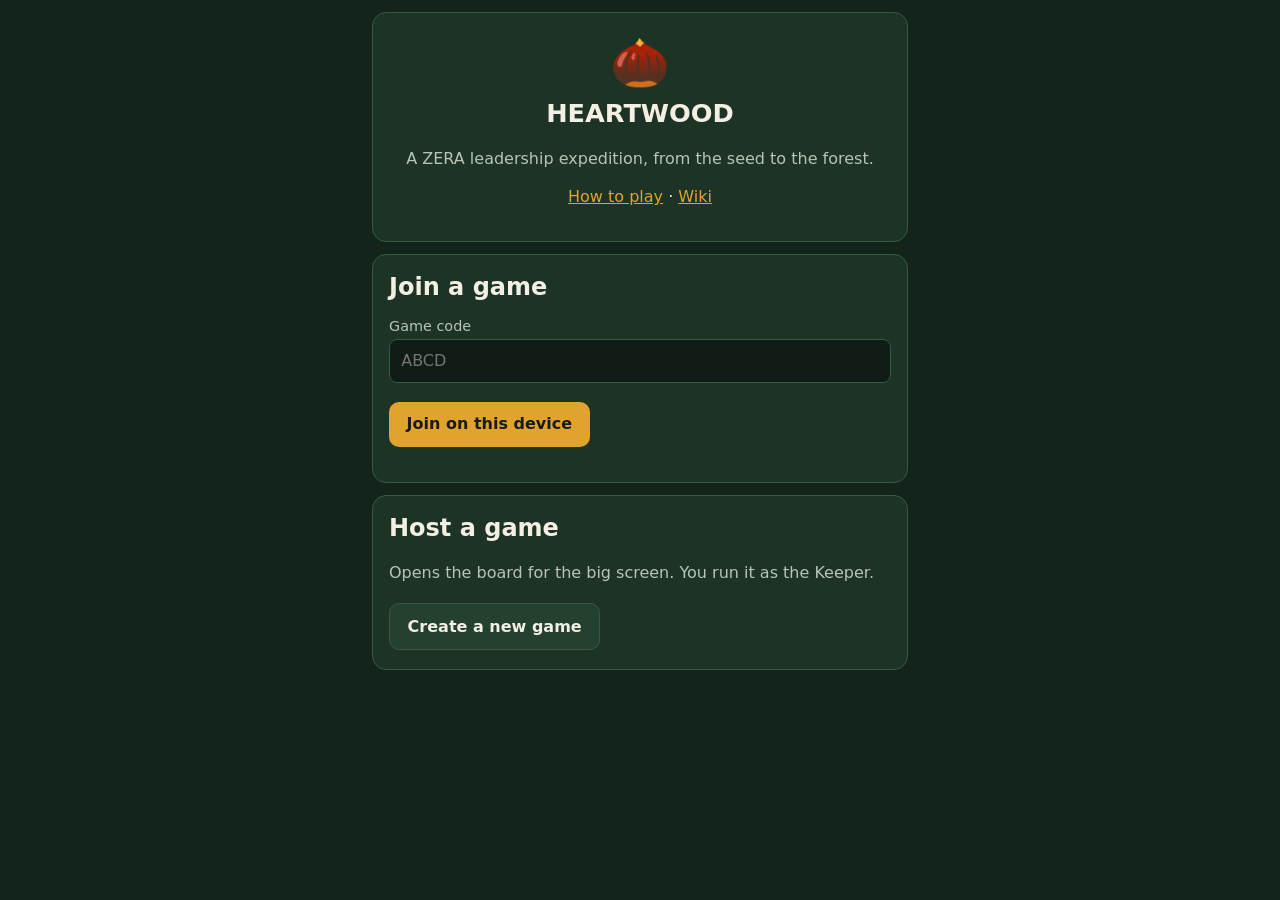
==== web/index.html @ 7914db47 "Heartwood: digital board game as first deployed (2026-10-04) Go server with SQLite, WebSocket live u" ====
<!doctype html>
<html lang="en">
<head>
<meta charset="utf-8">
<meta name="viewport" content="width=device-width, initial-scale=1">
<title>Heartwood</title>
<link rel="stylesheet" href="style.css">
</head>
<body>
<div class="phone">
  <div class="panel" style="text-align:center">
    <div style="font-size:3rem">🌰</div>
    <h1>HEARTWOOD</h1>
    <p class="muted">A ZERA leadership expedition, from the seed to the forest.</p>
    <p><a href="howto.html">How to play</a> · <a href="wiki.html">Wiki</a></p>
  </div>
  <div class="panel">
    <h2>Join a game</h2>
    <label for="code">Game code</label>
    <input id="code" maxlength="4" placeholder="ABCD" style="text-transform:uppercase">
    <p><button id="join">Join on this device</button></p>
  </div>
  <div class="panel">
    <h2>Host a game</h2>
    <p class="muted">Opens the board for the big screen. You run it as the Keeper.</p>
    <button id="create" class="ghost">Create a new game</button>
  </div>
</div>
<script src="common.js"></script>
<script>
document.getElementById('join').onclick = () => {
  const c = document.getElementById('code').value.trim().toUpperCase();
  if (c.length === 4) location.href = `play.html?g=${c}`;
  else HW.toast('Enter the 4-letter code from the board');
};
document.getElementById('create').onclick = async () => {
  try {
    const r = await HW.post('/api/games');
    localStorage.setItem('hw-host-' + r.code, r.host);
    location.href = `board.html?g=${r.code}`;
  } catch (e) { HW.toast(e.message); }
};
</script>
</body>
</html>
---- web/style.css ----
:root {
  --bg: #13241b; --panel: #1c3326; --panel2: #24402f; --ink: #f3efe2; --muted: #b9c4b3;
  --accent: #e0a32e; --good: #7bc47f; --bad: #e57373; --line: #345a42;
  font-family: "Nunito", system-ui, -apple-system, sans-serif;
}
* { box-sizing: border-box; }
body { margin: 0; background: var(--bg); color: var(--ink); font-size: 16px; line-height: 1.4; }
h1, h2, h3 { margin: 0 0 .5em; font-weight: 800; }
h1 { font-size: 1.6rem; }
a { color: var(--accent); }
button {
  font: inherit; font-weight: 700; border: 0; border-radius: 10px; padding: .7em 1.1em; cursor: pointer;
  background: var(--accent); color: #1a1a1a; margin: .2em .2em .2em 0;
}
button.ghost { background: var(--panel2); color: var(--ink); border: 1px solid var(--line); }
button:disabled { opacity: .4; cursor: default; }
input, select { font: inherit; padding: .6em .7em; border-radius: 8px; border: 1px solid var(--line); background: #0f1d16; color: var(--ink); width: 100%; }
label { display: block; margin: .6em 0 .2em; color: var(--muted); font-size: .9rem; }
.panel { background: var(--panel); border: 1px solid var(--line); border-radius: 14px; padding: 16px; margin-bottom: 12px; }
.muted { color: var(--muted); }
small { color: var(--muted); }
.good { color: var(--good); } .bad { color: var(--bad); }
.chip { display: inline-flex; align-items: center; gap: .35em; white-space: nowrap; }
.chip i { width: .8em; height: .8em; border-radius: 50%; display: inline-block; }
.row { display: flex; gap: 8px; flex-wrap: wrap; align-items: center; }

/* Board */
svg.board { width: 100%; height: auto; display: block; }
.hex polygon { stroke: #0c1711; stroke-width: 3; transition: fill-opacity .2s; }
.hex.closed polygon { fill-opacity: .18; }
.hex.hl polygon { stroke: #fff; stroke-width: 5; cursor: pointer; }
.hex.hl:hover polygon { fill-opacity: 1; }
.ticon { font-size: 22px; text-anchor: middle; dominant-baseline: middle; pointer-events: none; }
.ticon.small { font-size: 15px; }
.ticon.used { opacity: .55; }
.ticon.hidden { fill: rgba(255,255,255,.55); font-size: 18px; }
.hlabel { font-size: 11px; font-weight: 800; letter-spacing: .1em; fill: #f3efe2; text-anchor: middle; pointer-events: none; }
.rlabel { font-size: 16px; font-weight: 800; dominant-baseline: middle; }
.pawn { stroke: #fff; stroke-width: 2; }
.pawn.cur { stroke: #fff; stroke-width: 4; filter: drop-shadow(0 0 6px #fff); }
.pinit { font-size: 11px; font-weight: 800; fill: #fff; text-anchor: middle; pointer-events: none; paint-order: stroke; stroke: rgba(0,0,0,.6); stroke-width: 2px; }

/* Board screen layout */
.boardscreen { display: grid; grid-template-columns: minmax(0, 1.25fr) minmax(340px, 1fr); gap: 16px; padding: 16px; min-height: 100vh; }
.boardscreen .side { display: flex; flex-direction: column; gap: 0; }
.prompt { font-size: 1.9rem; font-weight: 800; line-height: 1.25; margin: .3em 0; }
.tier { display: inline-block; padding: .2em .7em; border-radius: 99px; background: var(--panel2); font-weight: 700; }
.timer { font-size: 2.2rem; font-weight: 800; color: var(--accent); font-variant-numeric: tabular-nums; }
.timer.over { color: var(--bad); }
.event { background: #2d2a17; border-left: 4px solid var(--accent); padding: .6em .8em; border-radius: 8px; margin: .5em 0; }
.log { font-size: .85rem; color: var(--muted); max-height: 220px; overflow: auto; }
.log div { padding: 2px 0; border-bottom: 1px solid rgba(255,255,255,.05); }
.plist { display: grid; grid-template-columns: 1fr; gap: 4px; font-size: .92rem; }
.plist div { display: flex; justify-content: space-between; gap: 8px; padding: 4px 6px; border-radius: 6px; }
.plist div.cur { background: var(--panel2); }
.pair { padding: .6em; border-radius: 10px; background: var(--panel2); margin: .4em 0; }
.badge { font-size: .75rem; padding: .1em .5em; border-radius: 99px; background: var(--accent); color: #1a1a1a; font-weight: 800; }
table.scores { width: 100%; border-collapse: collapse; }
table.scores td, table.scores th { padding: 6px; border-bottom: 1px solid var(--line); text-align: left; }
table.scores tr.win { background: rgba(224,163,46,.18); }
.joinurl { font-size: 1.3rem; font-weight: 800; color: var(--accent); word-break: break-all; }

/* Phone */
.phone { max-width: 560px; margin: 0 auto; padding: 12px; }
.stats { display: flex; gap: 10px; flex-wrap: wrap; font-weight: 800; font-size: 1.05rem; }
.stats span { background: var(--panel2); padding: .3em .6em; border-radius: 8px; }
.power { border: 1px solid var(--line); border-radius: 10px; padding: 10px; margin: 8px 0; background: var(--panel2); }
.power.used { opacity: .45; }
.power h3 { font-size: 1rem; margin: 0 0 .2em; }
.swatches { display: flex; flex-wrap: wrap; gap: 8px; }
.swatches button { width: 40px; height: 40px; border-radius: 50%; padding: 0; border: 3px solid transparent; }
.swatches button.sel { border-color: #fff; }
.types { display: grid; grid-template-columns: 1fr; gap: 6px; }
.types button { text-align: left; background: var(--panel2); color: var(--ink); border: 1px solid var(--line); font-weight: 600; }
.types button.sel { border-color: var(--accent); background: #3a3518; }
.types b.rank { color: var(--accent); margin-right: .4em; }
.secret { filter: blur(6px); cursor: pointer; user-select: none; }
.big { font-size: 1.25rem; }
#toast { position: fixed; left: 50%; bottom: 20px; transform: translateX(-50%) translateY(120px); background: #000c; color: #fff; padding: .7em 1.1em; border-radius: 10px; transition: transform .25s; z-index: 9; max-width: 90vw; }
#toast.show { transform: translateX(-50%) translateY(0); }

@media (max-width: 900px) {
  .boardscreen { grid-template-columns: 1fr; }
  .prompt { font-size: 1.4rem; }
}

/* Connection badge */
#conn { position: fixed; right: 10px; bottom: 10px; z-index: 8; font-size: .8rem; font-weight: 700; padding: .3em .7em; border-radius: 99px; background: #0009; pointer-events: none; }
#conn.live { color: var(--good); opacity: .7; }
#conn.down { color: var(--accent); }
#conn.offline { color: var(--bad); background: #300d; }
.seat { display: block; width: 100%; text-align: left; }
.pin { font-size: 2.4rem; font-weight: 800; letter-spacing: .15em; color: var(--accent); }
.legend { display: flex; flex-wrap: wrap; gap: 4px 12px; justify-content: center; font-size: .8rem; color: var(--muted); margin-top: 6px; }
.legend i { display: inline-block; width: .8em; height: .8em; border-radius: 3px; margin-right: .3em; vertical-align: -1px; }
.forest { margin-top: .4em; font-size: .95rem; display: flex; flex-wrap: wrap; gap: .4em; align-items: center; }
.forest span:not(.muted) { opacity: .45; }
.forest span.done { opacity: 1; font-weight: 800; color: var(--good); }
.note { color: var(--accent); font-size: .9rem; margin-top: .2em; }
.qr { width: 168px; height: 168px; image-rendering: pixelated; background: #fff; padding: 6px; border-radius: 8px; }
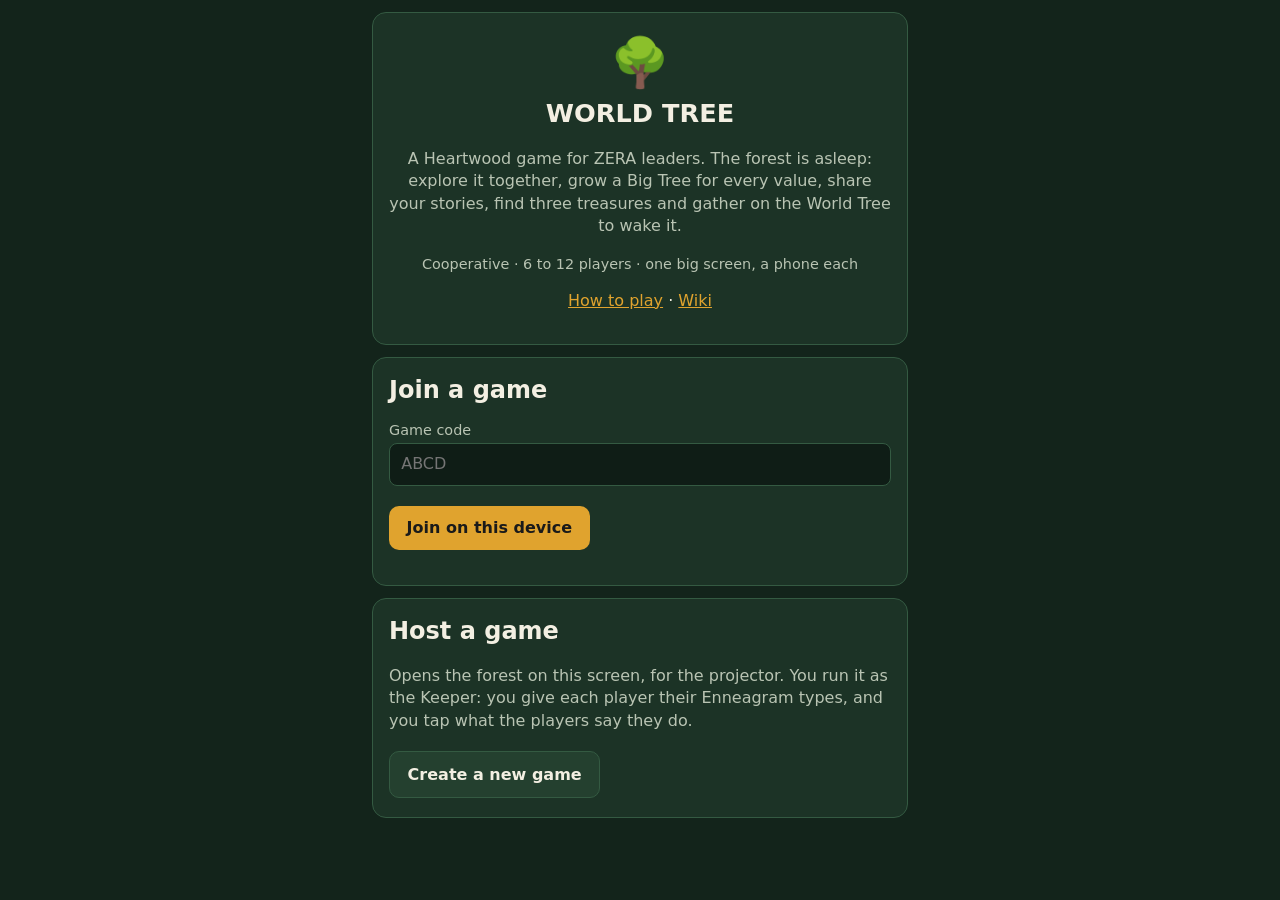
==== commit 86789993: "World Tree: replace the game with El's cooperative forest for 6-12 players New rules engine (61 hexe" ====
--- a/web/index.html
+++ b/web/index.html
@@ -3,42 +3,48 @@
 <head>
 <meta charset="utf-8">
 <meta name="viewport" content="width=device-width, initial-scale=1">
-<title>Heartwood</title>
+<title>World Tree</title>
+<link rel="icon" href="data:image/svg+xml,%3Csvg xmlns=%22http://www.w3.org/2000/svg%22 viewBox=%220 0 100 100%22%3E%3Ctext y=%22.9em%22 font-size=%2290%22%3E🌳%3C/text%3E%3C/svg%3E">
 <link rel="stylesheet" href="style.css">
 </head>
 <body>
 <div class="phone">
   <div class="panel" style="text-align:center">
-    <div style="font-size:3rem">🌰</div>
-    <h1>HEARTWOOD</h1>
-    <p class="muted">A ZERA leadership expedition, from the seed to the forest.</p>
+    <div style="font-size:3rem">🌳</div>
+    <h1>WORLD TREE</h1>
+    <p class="muted">A Heartwood game for ZERA leaders. The forest is asleep: explore it together, grow a Big Tree for every value, share your stories, find three treasures and gather on the World Tree to wake it.</p>
+    <p class="muted" style="font-size:.9rem">Cooperative · 6 to 12 players · one big screen, a phone each</p>
     <p><a href="howto.html">How to play</a> · <a href="wiki.html">Wiki</a></p>
   </div>
   <div class="panel">
     <h2>Join a game</h2>
     <label for="code">Game code</label>
-    <input id="code" maxlength="4" placeholder="ABCD" style="text-transform:uppercase">
+    <input id="code" maxlength="4" placeholder="ABCD" style="text-transform:uppercase" autocomplete="off">
     <p><button id="join">Join on this device</button></p>
   </div>
   <div class="panel">
     <h2>Host a game</h2>
-    <p class="muted">Opens the board for the big screen. You run it as the Keeper.</p>
+    <p class="muted">Opens the forest on this screen, for the projector. You run it as the Keeper: you give each player their Enneagram types, and you tap what the players say they do.</p>
     <button id="create" class="ghost">Create a new game</button>
   </div>
 </div>
 <script src="common.js"></script>
 <script>
-document.getElementById('join').onclick = () => {
+const go = () => {
   const c = document.getElementById('code').value.trim().toUpperCase();
   if (c.length === 4) location.href = `play.html?g=${c}`;
-  else HW.toast('Enter the 4-letter code from the board');
+  else HW.toast('Enter the 4-letter code from the big screen', 'bad');
 };
-document.getElementById('create').onclick = async () => {
+document.getElementById('join').onclick = go;
+document.getElementById('code').addEventListener('keydown', e => { if (e.key === 'Enter') go(); });
+document.getElementById('create').onclick = async e => {
+  e.target.disabled = true;
   try {
     const r = await HW.post('/api/games');
     localStorage.setItem('hw-host-' + r.code, r.host);
+    HW.toast(`Game ${r.code} created`, 'ok');
     location.href = `board.html?g=${r.code}`;
-  } catch (e) { HW.toast(e.message); }
+  } catch (err) { HW.toast(err.message, 'bad'); e.target.disabled = false; }
 };
 </script>
 </body>
--- a/web/style.css
+++ b/web/style.css
@@ -1,6 +1,6 @@
 :root {
   --bg: #13241b; --panel: #1c3326; --panel2: #24402f; --ink: #f3efe2; --muted: #b9c4b3;
-  --accent: #e0a32e; --good: #7bc47f; --bad: #e57373; --line: #345a42;
+  --accent: #e0a32e; --good: #7bc47f; --bad: #e57373; --line: #345a42; --water: #6fb7ff;
   font-family: "Nunito", system-ui, -apple-system, sans-serif;
 }
 * { box-sizing: border-box; }
@@ -14,6 +14,7 @@
 }
 button.ghost { background: var(--panel2); color: var(--ink); border: 1px solid var(--line); }
 button:disabled { opacity: .4; cursor: default; }
+button.sel { outline: 3px solid #fff; outline-offset: 1px; }
 input, select { font: inherit; padding: .6em .7em; border-radius: 8px; border: 1px solid var(--line); background: #0f1d16; color: var(--ink); width: 100%; }
 label { display: block; margin: .6em 0 .2em; color: var(--muted); font-size: .9rem; }
 .panel { background: var(--panel); border: 1px solid var(--line); border-radius: 14px; padding: 16px; margin-bottom: 12px; }
@@ -21,46 +22,28 @@
 small { color: var(--muted); }
 .good { color: var(--good); } .bad { color: var(--bad); }
 .chip { display: inline-flex; align-items: center; gap: .35em; white-space: nowrap; }
-.chip i { width: .8em; height: .8em; border-radius: 50%; display: inline-block; }
+.chip i { width: .8em; height: .8em; border-radius: 50%; display: inline-block; flex: none; }
 .row { display: flex; gap: 8px; flex-wrap: wrap; align-items: center; }
-
-/* Board */
-svg.board { width: 100%; height: auto; display: block; }
-.hex polygon { stroke: #0c1711; stroke-width: 3; transition: fill-opacity .2s; }
-.hex.closed polygon { fill-opacity: .18; }
-.hex.hl polygon { stroke: #fff; stroke-width: 5; cursor: pointer; }
-.hex.hl:hover polygon { fill-opacity: 1; }
-.ticon { font-size: 22px; text-anchor: middle; dominant-baseline: middle; pointer-events: none; }
-.ticon.small { font-size: 15px; }
-.ticon.used { opacity: .55; }
-.ticon.hidden { fill: rgba(255,255,255,.55); font-size: 18px; }
-.hlabel { font-size: 11px; font-weight: 800; letter-spacing: .1em; fill: #f3efe2; text-anchor: middle; pointer-events: none; }
-.rlabel { font-size: 16px; font-weight: 800; dominant-baseline: middle; }
-.pawn { stroke: #fff; stroke-width: 2; }
-.pawn.cur { stroke: #fff; stroke-width: 4; filter: drop-shadow(0 0 6px #fff); }
-.pinit { font-size: 11px; font-weight: 800; fill: #fff; text-anchor: middle; pointer-events: none; paint-order: stroke; stroke: rgba(0,0,0,.6); stroke-width: 2px; }
-
-/* Board screen layout */
-.boardscreen { display: grid; grid-template-columns: minmax(0, 1.25fr) minmax(340px, 1fr); gap: 16px; padding: 16px; min-height: 100vh; }
-.boardscreen .side { display: flex; flex-direction: column; gap: 0; }
+.big { font-size: 1.25rem; }
 .prompt { font-size: 1.9rem; font-weight: 800; line-height: 1.25; margin: .3em 0; }
 .tier { display: inline-block; padding: .2em .7em; border-radius: 99px; background: var(--panel2); font-weight: 700; }
 .timer { font-size: 2.2rem; font-weight: 800; color: var(--accent); font-variant-numeric: tabular-nums; }
+.timer:empty { display: none; }
 .timer.over { color: var(--bad); }
 .event { background: #2d2a17; border-left: 4px solid var(--accent); padding: .6em .8em; border-radius: 8px; margin: .5em 0; }
 .log { font-size: .85rem; color: var(--muted); max-height: 220px; overflow: auto; }
 .log div { padding: 2px 0; border-bottom: 1px solid rgba(255,255,255,.05); }
-.plist { display: grid; grid-template-columns: 1fr; gap: 4px; font-size: .92rem; }
-.plist div { display: flex; justify-content: space-between; gap: 8px; padding: 4px 6px; border-radius: 6px; }
-.plist div.cur { background: var(--panel2); }
-.pair { padding: .6em; border-radius: 10px; background: var(--panel2); margin: .4em 0; }
 .badge { font-size: .75rem; padding: .1em .5em; border-radius: 99px; background: var(--accent); color: #1a1a1a; font-weight: 800; }
 table.scores { width: 100%; border-collapse: collapse; }
-table.scores td, table.scores th { padding: 6px; border-bottom: 1px solid var(--line); text-align: left; }
-table.scores tr.win { background: rgba(224,163,46,.18); }
+table.scores td, table.scores th { padding: 6px; border-bottom: 1px solid var(--line); text-align: left; vertical-align: top; }
+table.scores th { color: var(--muted); font-size: .8rem; text-transform: uppercase; letter-spacing: .04em; }
 .joinurl { font-size: 1.3rem; font-weight: 800; color: var(--accent); word-break: break-all; }
+.seat { display: block; width: 100%; text-align: left; }
+.pin { font-size: 2.4rem; font-weight: 800; letter-spacing: .15em; color: var(--accent); }
+.note { color: var(--accent); font-size: .9rem; margin-top: .2em; }
+.qr { width: 168px; height: 168px; image-rendering: pixelated; background: #fff; padding: 6px; border-radius: 8px; }
 
-/* Phone */
+/* Phone (play.html keeps its own extra styles) */
 .phone { max-width: 560px; margin: 0 auto; padding: 12px; }
 .stats { display: flex; gap: 10px; flex-wrap: wrap; font-weight: 800; font-size: 1.05rem; }
 .stats span { background: var(--panel2); padding: .3em .6em; border-radius: 8px; }
@@ -69,32 +52,112 @@
 .power h3 { font-size: 1rem; margin: 0 0 .2em; }
 .swatches { display: flex; flex-wrap: wrap; gap: 8px; }
 .swatches button { width: 40px; height: 40px; border-radius: 50%; padding: 0; border: 3px solid transparent; }
-.swatches button.sel { border-color: #fff; }
-.types { display: grid; grid-template-columns: 1fr; gap: 6px; }
-.types button { text-align: left; background: var(--panel2); color: var(--ink); border: 1px solid var(--line); font-weight: 600; }
-.types button.sel { border-color: var(--accent); background: #3a3518; }
-.types b.rank { color: var(--accent); margin-right: .4em; }
+.swatches button.sel { border-color: #fff; outline: 0; }
 .secret { filter: blur(6px); cursor: pointer; user-select: none; }
-.big { font-size: 1.25rem; }
-#toast { position: fixed; left: 50%; bottom: 20px; transform: translateX(-50%) translateY(120px); background: #000c; color: #fff; padding: .7em 1.1em; border-radius: 10px; transition: transform .25s; z-index: 9; max-width: 90vw; }
+
+/* Toast and connection badge */
+#toast { position: fixed; left: 50%; bottom: 20px; transform: translateX(-50%) translateY(140px); background: #000d; color: #fff; padding: .7em 1.1em; border-radius: 10px; transition: transform .25s; z-index: 30; max-width: 90vw; font-weight: 700; border-left: 5px solid var(--muted); }
 #toast.show { transform: translateX(-50%) translateY(0); }
-
-@media (max-width: 900px) {
-  .boardscreen { grid-template-columns: 1fr; }
-  .prompt { font-size: 1.4rem; }
-}
-
-/* Connection badge */
+#toast.ok { border-left-color: var(--good); }
+#toast.bad { border-left-color: var(--bad); background: #3a1414ee; }
 #conn { position: fixed; right: 10px; bottom: 10px; z-index: 8; font-size: .8rem; font-weight: 700; padding: .3em .7em; border-radius: 99px; background: #0009; pointer-events: none; }
 #conn.live { color: var(--good); opacity: .7; }
 #conn.down { color: var(--accent); }
 #conn.offline { color: var(--bad); background: #300d; }
-.seat { display: block; width: 100%; text-align: left; }
-.pin { font-size: 2.4rem; font-weight: 800; letter-spacing: .15em; color: var(--accent); }
-.legend { display: flex; flex-wrap: wrap; gap: 4px 12px; justify-content: center; font-size: .8rem; color: var(--muted); margin-top: 6px; }
-.legend i { display: inline-block; width: .8em; height: .8em; border-radius: 3px; margin-right: .3em; vertical-align: -1px; }
-.forest { margin-top: .4em; font-size: .95rem; display: flex; flex-wrap: wrap; gap: .4em; align-items: center; }
-.forest span:not(.muted) { opacity: .45; }
-.forest span.done { opacity: 1; font-weight: 800; color: var(--good); }
-.note { color: var(--accent); font-size: .9rem; margin-top: .2em; }
-.qr { width: 168px; height: 168px; image-rendering: pixelated; background: #fff; padding: 6px; border-radius: 8px; }
+
+/* ---------- Keeper screen (board.html) ---------- */
+.keeper { display: grid; grid-template-columns: minmax(0, 1.4fr) minmax(360px, 1fr); gap: 16px; padding: 12px 16px; }
+.keeper .boardcol { position: sticky; top: 0; height: 100vh; display: flex; flex-direction: column; justify-content: center; padding: 8px 0; margin-top: -12px; }
+.keeper .side { min-width: 0; }
+.keeper .panel { padding: 12px 14px; margin-bottom: 10px; }
+.keeper h3 { font-size: 1.05rem; margin-bottom: .35em; }
+@media (max-width: 960px) {
+  .keeper { grid-template-columns: 1fr; padding: 8px; }
+  .keeper .boardcol { position: relative; height: auto; margin-top: 0; }
+}
+.boardwrap { position: relative; flex: 1; min-height: 0; display: flex; align-items: center; justify-content: center; }
+svg.board { width: 100%; height: 100%; max-height: calc(100vh - 50px); display: block; overflow: visible; transition: filter 1.6s; user-select: none; }
+svg.board.asleep { filter: grayscale(.65) brightness(.62); }
+.hex .base { stroke: #0c1711; stroke-width: 2; }
+.hex .face { transform-box: fill-box; transform-origin: center; }
+.hex .tint { transition: fill 1s, fill-opacity 1s; pointer-events: none; }
+.hex .cover { pointer-events: none; }
+.hex.hl .base { stroke: #fff; stroke-width: 3.5; cursor: pointer; }
+.hex.hl { cursor: pointer; }
+.hex.hl .base { animation: glow 1.3s ease-in-out infinite; }
+.hex.hl2 .base { stroke-dasharray: 5 3; }
+.hex.hl:hover .base { fill-opacity: 1 !important; }
+.hex.sealed .base { stroke: #b07a3f; stroke-width: 3; stroke-dasharray: 4 3; }
+.hex.hl.sealed .base { stroke: #fff; }
+@keyframes glow { 0%, 100% { stroke-opacity: 1; filter: drop-shadow(0 0 2px #fff); } 50% { stroke-opacity: .55; filter: none; } }
+.hex.tree .base { stroke: #f6d36b; stroke-width: 2.5; }
+.hex.tree.awake .base { animation: awake 2.2s ease-in-out infinite; }
+@keyframes awake { 0%, 100% { filter: drop-shadow(0 0 4px #ffe082); } 50% { filter: drop-shadow(0 0 16px #fff3c4); } }
+.ico { text-anchor: middle; dominant-baseline: middle; pointer-events: none; }
+.rim { font-size: 12px; font-weight: 800; dominant-baseline: middle; pointer-events: none; paint-order: stroke; stroke: #13241b; stroke-width: 3px; }
+.pawn { transition: transform .5s cubic-bezier(.3,.7,.3,1); pointer-events: none; }
+.pawn circle { stroke: #fff; stroke-width: 1.6; }
+.pawn.cur circle { stroke-width: 3; filter: drop-shadow(0 0 4px #fff); }
+.pawn.dry circle { stroke: var(--bad); stroke-dasharray: 2 1.5; }
+.pawn text { font-size: 7.5px; font-weight: 800; fill: #fff; text-anchor: middle; dominant-baseline: central; paint-order: stroke; stroke: rgba(0,0,0,.6); stroke-width: 1.6px; }
+.fx { pointer-events: none; text-anchor: middle; dominant-baseline: middle; fill: #fff3c4; font-weight: 800; paint-order: stroke; stroke: rgba(0,0,0,.55); stroke-width: 2.5px; }
+.legend { display: flex; flex-wrap: wrap; gap: 4px 14px; justify-content: center; font-size: .8rem; color: var(--muted); margin-top: 4px; }
+
+/* Share card over the board */
+.overlay { position: absolute; inset: 0; display: flex; align-items: center; justify-content: center; background: rgba(8,16,11,.6); border-radius: 12px; padding: 12px; z-index: 5; }
+.overlay[hidden] { display: none; }
+.card { background: #f6efdc; color: #1d2a22; border-radius: 18px; padding: 22px 26px; max-width: 40rem; width: 100%; box-shadow: 0 12px 40px rgba(0,0,0,.5); animation: pop .35s ease-out; }
+.card .kind { font-size: .9rem; font-weight: 800; letter-spacing: .08em; text-transform: uppercase; color: #7a4b2a; }
+.card .q { font-size: 2rem; font-weight: 800; line-height: 1.22; margin: .35em 0 .4em; }
+.card .sub { color: #5f6b62; font-size: 1.1rem; font-style: italic; }
+.card .who { color: #4b5a50; font-weight: 700; font-size: 1.1rem; margin: .7em 0 .3em; }
+.card .chip i { width: 1em; height: 1em; }
+.card .trust { font-size: 1.25rem; font-weight: 800; color: #6b3f12; }
+.card .timer { color: #8a5a10; font-size: 1.8rem; }
+.card button { background: #0A4F29; color: #fff; }
+.card button.ghost { background: #e6dcc2; color: #1d2a22; border: 1px solid #c9b994; }
+.card .treasure-icon { font-size: 3.4rem; line-height: 1; float: right; margin: 0 0 .2em .4em; animation: shine 2s ease-in-out infinite; }
+@keyframes shine { 0%, 100% { filter: drop-shadow(0 0 4px #f6d36b); } 50% { filter: drop-shadow(0 0 18px #ffeb99); } }
+@keyframes pop { from { transform: scale(.85); opacity: 0; } to { transform: none; opacity: 1; } }
+
+/* Side panels */
+.goals { display: grid; grid-template-columns: repeat(4, minmax(0, 1fr)); gap: 6px; text-align: center; }
+.goals div { background: var(--panel2); border-radius: 10px; padding: 6px 4px; font-size: .82rem; color: var(--muted); }
+.goals b { display: block; font-size: 1.15rem; color: var(--ink); letter-spacing: .02em; }
+.goals .ok { outline: 2px solid var(--good); }
+.goals .dim { opacity: .3; filter: grayscale(1); }
+.wx { display: grid; grid-template-columns: repeat(6, minmax(0, 1fr)); gap: 4px; text-align: center; font-size: .75rem; }
+.wx div { background: var(--panel2); border-radius: 8px; padding: 4px 2px; border-bottom: 3px solid transparent; }
+.wx b { display: block; font-size: 1.3rem; }
+.wx span { display: block; white-space: nowrap; overflow: hidden; text-overflow: ellipsis; padding: 0 2px; }
+.acts { display: grid; grid-template-columns: repeat(auto-fill, minmax(7.6rem, 1fr)); gap: 5px; }
+.acts button { margin: 0; padding: .5em .4em; font-size: .95rem; line-height: 1.15; }
+.acts button small { display: block; font-size: .72rem; font-weight: 600; color: inherit; opacity: .85; }
+.dots { letter-spacing: .15em; color: var(--accent); font-size: 1.3rem; }
+.where { color: var(--muted); margin: .25em 0 .5em; }
+.plist div.p { display: grid; grid-template-columns: minmax(0, 1fr) auto; gap: 2px 8px; padding: 4px 6px; border-radius: 8px; font-size: .92rem; }
+.plist div.p.cur { background: var(--panel2); outline: 1px solid var(--accent); }
+.plist .types { grid-column: 1 / -1; font-size: .76rem; color: var(--muted); }
+.plist .stat { white-space: nowrap; font-weight: 700; }
+.plist .w { color: var(--water); }
+.plist .w.zero { color: var(--bad); }
+.passbox { border-top: 1px solid var(--line); margin-top: .6em; padding-top: .5em; }
+.passbox select { width: auto; padding: .3em .5em; }
+.passbox .mate { display: inline-flex; align-items: center; gap: 2px; background: var(--panel2); border-radius: 10px; padding: 2px 4px 2px 8px; margin: 2px 4px 2px 0; }
+.passbox .mate button { padding: .25em .5em; margin: 0; }
+.blocked { background: #2d2a17; border-left: 4px solid var(--accent); padding: .6em .8em; border-radius: 8px; }
+.valbtns { display: grid; grid-template-columns: repeat(3, 1fr); gap: 6px; }
+.valbtns button { margin: 0; text-align: left; padding: .55em .6em; }
+.valbtns button small { display: block; font-weight: 600; opacity: .8; color: inherit; }
+.assign .arow { display: flex; align-items: center; gap: 6px; flex-wrap: wrap; padding: 5px 0; border-bottom: 1px solid var(--line); }
+.assign .arow > .chip { min-width: 7.5em; }
+.assign .atypes { display: flex; gap: 3px; flex-wrap: wrap; flex: 1; }
+.assign .atypes button { width: 2.3em; padding: .3em 0; margin: 0; }
+.assign .kick { padding: .3em .6em; margin: 0; }
+.rolekey { font-size: .8rem; color: var(--muted); margin-top: .5em; }
+.banner { font-size: 1.6rem; font-weight: 800; padding: .5em .7em; border-radius: 12px; margin-bottom: .5em; text-align: center; }
+.banner.won { background: linear-gradient(135deg, #2e6b35, #4f8f3a); }
+.banner.lost { background: #2b3530; color: var(--muted); }
+.tribute { font-size: 1.6rem; font-weight: 800; margin: .3em 0; }
+body.busy, body.busy button { cursor: progress; }
+.acts button:disabled { background: var(--panel2); color: var(--muted); border: 1px solid var(--line); opacity: .7; }
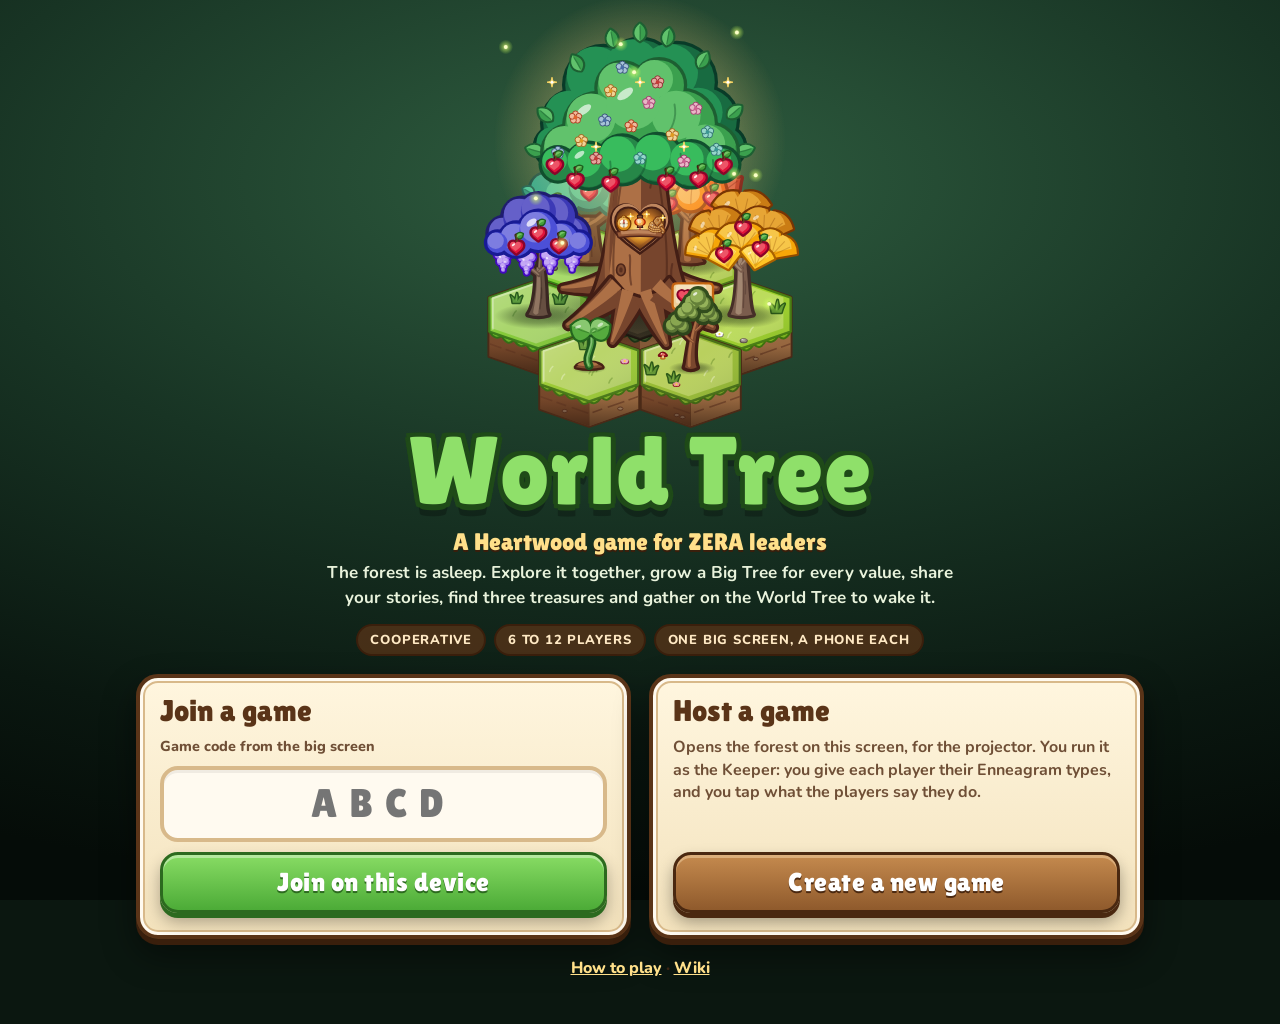
==== commit 9b3881c0: "World Tree art: Sleeping Forest toon style, full-screen 2.5D board, photo medallions - web/art.js: s" ====
--- a/web/index.html
+++ b/web/index.html
@@ -3,33 +3,58 @@
 <head>
 <meta charset="utf-8">
 <meta name="viewport" content="width=device-width, initial-scale=1">
+<meta name="theme-color" content="#14281d">
 <title>World Tree</title>
 <link rel="icon" href="data:image/svg+xml,%3Csvg xmlns=%22http://www.w3.org/2000/svg%22 viewBox=%220 0 100 100%22%3E%3Ctext y=%22.9em%22 font-size=%2290%22%3E🌳%3C/text%3E%3C/svg%3E">
+<link rel="preconnect" href="https://fonts.googleapis.com"><link rel="preconnect" href="https://fonts.gstatic.com" crossorigin>
+<link rel="stylesheet" href="https://fonts.googleapis.com/css2?family=Lilita+One&family=Nunito:wght@400;600;700;800;900&display=swap" media="print" onload="this.media='all'">
 <link rel="stylesheet" href="style.css">
 </head>
-<body>
-<div class="phone">
-  <div class="panel" style="text-align:center">
-    <div style="font-size:3rem">🌳</div>
-    <h1>WORLD TREE</h1>
-    <p class="muted">A Heartwood game for ZERA leaders. The forest is asleep: explore it together, grow a Big Tree for every value, share your stories, find three treasures and gather on the World Tree to wake it.</p>
-    <p class="muted" style="font-size:.9rem">Cooperative · 6 to 12 players · one big screen, a phone each</p>
-    <p><a href="howto.html">How to play</a> · <a href="wiki.html">Wiki</a></p>
-  </div>
-  <div class="panel">
-    <h2>Join a game</h2>
-    <label for="code">Game code</label>
-    <input id="code" maxlength="4" placeholder="ABCD" style="text-transform:uppercase" autocomplete="off">
-    <p><button id="join">Join on this device</button></p>
-  </div>
-  <div class="panel">
-    <h2>Host a game</h2>
-    <p class="muted">Opens the forest on this screen, for the projector. You run it as the Keeper: you give each player their Enneagram types, and you tap what the players say they do.</p>
-    <button id="create" class="ghost">Create a new game</button>
-  </div>
-</div>
+<body class="kx">
+<div class="kx-sky"></div>
+<main class="kx-main">
+  <header class="kx-hero">
+    <div class="kx-art" id="art" aria-hidden="true"></div>
+    <h1 class="kx-title">World Tree</h1>
+    <p class="kx-tag">A Heartwood game for ZERA leaders</p>
+    <p class="kx-lead">The forest is asleep. Explore it together, grow a Big Tree for every value, share your stories, find three treasures and gather on the World Tree to wake it.</p>
+    <p class="kx-meta"><span>Cooperative</span><span>6 to 12 players</span><span>one big screen, a phone each</span></p>
+  </header>
+  <section class="kx-cards">
+    <div class="k-panel kx-card">
+      <h2>Join a game</h2>
+      <label for="code">Game code from the big screen</label>
+      <input id="code" maxlength="4" placeholder="ABCD" autocomplete="off" autocapitalize="characters" spellcheck="false">
+      <button id="join" class="k-btn big">Join on this device</button>
+    </div>
+    <div class="k-panel kx-card">
+      <h2>Host a game</h2>
+      <p>Opens the forest on this screen, for the projector. You run it as the Keeper: you give each player their Enneagram types, and you tap what the players say they do.</p>
+      <button id="create" class="k-btn wood big">Create a new game</button>
+    </div>
+  </section>
+  <p class="kx-links"><a href="howto.html">How to play</a> · <a href="wiki.html">Wiki</a></p>
+</main>
 <script src="common.js"></script>
+<script src="art.js"></script>
 <script>
+// Title art: the World Tree on its hex with a ring of Big Trees, one per value, under fireflies.
+(function () {
+  const S = 40, P = (q, r) => ART.project(q, r, S), ring = [[0, -1], [1, -1], [-1, 0], [1, 0], [-1, 1], [0, 1]];
+  const sector = (q, r) => ART.hexes(1).find(h => h.q === q && h.r === r)?.sector ?? 0;
+  const tiles = [[0, 0], ...ring].sort((a, b) => P(...a)[1] - P(...b)[1]);
+  let tl = '', ob = [];
+  for (const [q, r] of tiles) {
+    const [x, y] = P(q, r), w = !q && !r;
+    tl += `<g transform="translate(${x},${y})">${w ? ART.tile({ world: true }) : ART.tile({ ring: 4, sector: sector(q, r), up: true, q, r, outer: [] })}</g>`;
+    if (w) ob.push([y, `<g transform="translate(${x},${y})">${ART.worldTree({ awake: true, fruit: 6, treasures: ['compass', 'lantern', 'rope'] })}</g>`]);
+    else if (r <= 0 || q === 1) ob.push([y, `<g transform="translate(${x},${y})">${ART.plant(4, sector(q, r), { harvestable: true, seed: q * 7 + r })}</g>`]);
+    else ob.push([y, `<g transform="translate(${x},${y})">${ART.plant(q < 0 ? 2 : 3, sector(q, r), { seed: 5 })}</g>`]);
+  }
+  ob.sort((a, b) => a[0] - b[0]);
+  document.getElementById('art').innerHTML = ART.svg(tl + ob.map(o => o[1]).join('') + ART.fireflies(9, { w: 300, h: 220, x: -150, y: -220, seed: 3 }),
+    { viewBox: '-150 -235 300 300', width: '100%', height: '100%' });
+})();
 const go = () => {
   const c = document.getElementById('code').value.trim().toUpperCase();
   if (c.length === 4) location.href = `play.html?g=${c}`;
--- a/web/style.css
+++ b/web/style.css
@@ -65,99 +65,447 @@
 #conn.down { color: var(--accent); }
 #conn.offline { color: var(--bad); background: #300d; }
 
-/* ---------- Keeper screen (board.html) ---------- */
-.keeper { display: grid; grid-template-columns: minmax(0, 1.4fr) minmax(360px, 1fr); gap: 16px; padding: 12px 16px; }
-.keeper .boardcol { position: sticky; top: 0; height: 100vh; display: flex; flex-direction: column; justify-content: center; padding: 8px 0; margin-top: -12px; }
-.keeper .side { min-width: 0; }
-.keeper .panel { padding: 12px 14px; margin-bottom: 10px; }
-.keeper h3 { font-size: 1.05rem; margin-bottom: .35em; }
-@media (max-width: 960px) {
-  .keeper { grid-template-columns: 1fr; padding: 8px; }
-  .keeper .boardcol { position: relative; height: auto; margin-top: 0; }
-}
-.boardwrap { position: relative; flex: 1; min-height: 0; display: flex; align-items: center; justify-content: center; }
-svg.board { width: 100%; height: 100%; max-height: calc(100vh - 50px); display: block; overflow: visible; transition: filter 1.6s; user-select: none; }
-svg.board.asleep { filter: grayscale(.65) brightness(.62); }
-.hex .base { stroke: #0c1711; stroke-width: 2; }
-.hex .face { transform-box: fill-box; transform-origin: center; }
-.hex .tint { transition: fill 1s, fill-opacity 1s; pointer-events: none; }
-.hex .cover { pointer-events: none; }
-.hex.hl .base { stroke: #fff; stroke-width: 3.5; cursor: pointer; }
-.hex.hl { cursor: pointer; }
-.hex.hl .base { animation: glow 1.3s ease-in-out infinite; }
-.hex.hl2 .base { stroke-dasharray: 5 3; }
-.hex.hl:hover .base { fill-opacity: 1 !important; }
-.hex.sealed .base { stroke: #b07a3f; stroke-width: 3; stroke-dasharray: 4 3; }
-.hex.hl.sealed .base { stroke: #fff; }
-@keyframes glow { 0%, 100% { stroke-opacity: 1; filter: drop-shadow(0 0 2px #fff); } 50% { stroke-opacity: .55; filter: none; } }
-.hex.tree .base { stroke: #f6d36b; stroke-width: 2.5; }
-.hex.tree.awake .base { animation: awake 2.2s ease-in-out infinite; }
-@keyframes awake { 0%, 100% { filter: drop-shadow(0 0 4px #ffe082); } 50% { filter: drop-shadow(0 0 16px #fff3c4); } }
-.ico { text-anchor: middle; dominant-baseline: middle; pointer-events: none; }
-.rim { font-size: 12px; font-weight: 800; dominant-baseline: middle; pointer-events: none; paint-order: stroke; stroke: #13241b; stroke-width: 3px; }
-.pawn { transition: transform .5s cubic-bezier(.3,.7,.3,1); pointer-events: none; }
-.pawn circle { stroke: #fff; stroke-width: 1.6; }
-.pawn.cur circle { stroke-width: 3; filter: drop-shadow(0 0 4px #fff); }
-.pawn.dry circle { stroke: var(--bad); stroke-dasharray: 2 1.5; }
-.pawn text { font-size: 7.5px; font-weight: 800; fill: #fff; text-anchor: middle; dominant-baseline: central; paint-order: stroke; stroke: rgba(0,0,0,.6); stroke-width: 1.6px; }
-.fx { pointer-events: none; text-anchor: middle; dominant-baseline: middle; fill: #fff3c4; font-weight: 800; paint-order: stroke; stroke: rgba(0,0,0,.55); stroke-width: 2.5px; }
-.legend { display: flex; flex-wrap: wrap; gap: 4px 14px; justify-content: center; font-size: .8rem; color: var(--muted); margin-top: 4px; }
-
-/* Share card over the board */
-.overlay { position: absolute; inset: 0; display: flex; align-items: center; justify-content: center; background: rgba(8,16,11,.6); border-radius: 12px; padding: 12px; z-index: 5; }
-.overlay[hidden] { display: none; }
-.card { background: #f6efdc; color: #1d2a22; border-radius: 18px; padding: 22px 26px; max-width: 40rem; width: 100%; box-shadow: 0 12px 40px rgba(0,0,0,.5); animation: pop .35s ease-out; }
+/* ---------- Shared bits other pages may still use ---------- */
+.card { background: #f6efdc; color: #1d2a22; border-radius: 18px; padding: 22px 26px; max-width: 40rem; width: 100%; box-shadow: 0 12px 40px rgba(0,0,0,.5); }
 .card .kind { font-size: .9rem; font-weight: 800; letter-spacing: .08em; text-transform: uppercase; color: #7a4b2a; }
 .card .q { font-size: 2rem; font-weight: 800; line-height: 1.22; margin: .35em 0 .4em; }
 .card .sub { color: #5f6b62; font-size: 1.1rem; font-style: italic; }
-.card .who { color: #4b5a50; font-weight: 700; font-size: 1.1rem; margin: .7em 0 .3em; }
-.card .chip i { width: 1em; height: 1em; }
-.card .trust { font-size: 1.25rem; font-weight: 800; color: #6b3f12; }
-.card .timer { color: #8a5a10; font-size: 1.8rem; }
-.card button { background: #0A4F29; color: #fff; }
-.card button.ghost { background: #e6dcc2; color: #1d2a22; border: 1px solid #c9b994; }
-.card .treasure-icon { font-size: 3.4rem; line-height: 1; float: right; margin: 0 0 .2em .4em; animation: shine 2s ease-in-out infinite; }
-@keyframes shine { 0%, 100% { filter: drop-shadow(0 0 4px #f6d36b); } 50% { filter: drop-shadow(0 0 18px #ffeb99); } }
-@keyframes pop { from { transform: scale(.85); opacity: 0; } to { transform: none; opacity: 1; } }
-
-/* Side panels */
-.goals { display: grid; grid-template-columns: repeat(4, minmax(0, 1fr)); gap: 6px; text-align: center; }
-.goals div { background: var(--panel2); border-radius: 10px; padding: 6px 4px; font-size: .82rem; color: var(--muted); }
-.goals b { display: block; font-size: 1.15rem; color: var(--ink); letter-spacing: .02em; }
-.goals .ok { outline: 2px solid var(--good); }
-.goals .dim { opacity: .3; filter: grayscale(1); }
-.wx { display: grid; grid-template-columns: repeat(6, minmax(0, 1fr)); gap: 4px; text-align: center; font-size: .75rem; }
-.wx div { background: var(--panel2); border-radius: 8px; padding: 4px 2px; border-bottom: 3px solid transparent; }
-.wx b { display: block; font-size: 1.3rem; }
-.wx span { display: block; white-space: nowrap; overflow: hidden; text-overflow: ellipsis; padding: 0 2px; }
-.acts { display: grid; grid-template-columns: repeat(auto-fill, minmax(7.6rem, 1fr)); gap: 5px; }
-.acts button { margin: 0; padding: .5em .4em; font-size: .95rem; line-height: 1.15; }
-.acts button small { display: block; font-size: .72rem; font-weight: 600; color: inherit; opacity: .85; }
 .dots { letter-spacing: .15em; color: var(--accent); font-size: 1.3rem; }
 .where { color: var(--muted); margin: .25em 0 .5em; }
 .plist div.p { display: grid; grid-template-columns: minmax(0, 1fr) auto; gap: 2px 8px; padding: 4px 6px; border-radius: 8px; font-size: .92rem; }
-.plist div.p.cur { background: var(--panel2); outline: 1px solid var(--accent); }
-.plist .types { grid-column: 1 / -1; font-size: .76rem; color: var(--muted); }
-.plist .stat { white-space: nowrap; font-weight: 700; }
-.plist .w { color: var(--water); }
-.plist .w.zero { color: var(--bad); }
-.passbox { border-top: 1px solid var(--line); margin-top: .6em; padding-top: .5em; }
-.passbox select { width: auto; padding: .3em .5em; }
-.passbox .mate { display: inline-flex; align-items: center; gap: 2px; background: var(--panel2); border-radius: 10px; padding: 2px 4px 2px 8px; margin: 2px 4px 2px 0; }
-.passbox .mate button { padding: .25em .5em; margin: 0; }
 .blocked { background: #2d2a17; border-left: 4px solid var(--accent); padding: .6em .8em; border-radius: 8px; }
-.valbtns { display: grid; grid-template-columns: repeat(3, 1fr); gap: 6px; }
-.valbtns button { margin: 0; text-align: left; padding: .55em .6em; }
-.valbtns button small { display: block; font-weight: 600; opacity: .8; color: inherit; }
-.assign .arow { display: flex; align-items: center; gap: 6px; flex-wrap: wrap; padding: 5px 0; border-bottom: 1px solid var(--line); }
-.assign .arow > .chip { min-width: 7.5em; }
-.assign .atypes { display: flex; gap: 3px; flex-wrap: wrap; flex: 1; }
-.assign .atypes button { width: 2.3em; padding: .3em 0; margin: 0; }
-.assign .kick { padding: .3em .6em; margin: 0; }
-.rolekey { font-size: .8rem; color: var(--muted); margin-top: .5em; }
 .banner { font-size: 1.6rem; font-weight: 800; padding: .5em .7em; border-radius: 12px; margin-bottom: .5em; text-align: center; }
 .banner.won { background: linear-gradient(135deg, #2e6b35, #4f8f3a); }
 .banner.lost { background: #2b3530; color: var(--muted); }
 .tribute { font-size: 1.6rem; font-weight: 800; margin: .3em 0; }
 body.busy, body.busy button { cursor: progress; }
-.acts button:disabled { background: var(--panel2); color: var(--muted); border: 1px solid var(--line); opacity: .7; }
+
+/* ==========================================================================================
+   Keeper screen (board.html): a full-screen 2.5D map with toon HUD panels floating over it.
+   Shaded toon like the board art: thick coloured outlines (never black), a light layer on top,
+   chunky buttons with a pressed lip, springy overshoot. Lilita One for titles and numbers.
+   Everything here is scoped to body.kp or k- classes, so other pages are untouched.
+   ========================================================================================== */
+body.kp, body.kx {
+  --wood: #8a5530; --wood-d: #5a3418; --wood-ink: #3a1f0c; --paper: #fff6df; --paper2: #f3e2bc; --paper-line: #d8b98a;
+  --ink: #3b2414; --ink2: #6f4f36; --leaf: #5cb84a; --leaf-d: #2c6a1f; --gold: #f2b32e; --berry: #e8344f;
+  --toon: 'Lilita One', 'Nunito', system-ui, sans-serif; --read: 'Nunito', system-ui, -apple-system, 'Segoe UI', sans-serif;
+  --spring: cubic-bezier(.34, 1.56, .64, 1);
+  --pw: clamp(62px, 5.25vw, calc(98px * var(--hud, 1))); --dw: 318px;
+  --ol-wood: 0 3px 0 #3a1f0c, 2px 2px 0 #3a1f0c, -2px 2px 0 #3a1f0c, 2px -2px 0 #3a1f0c, -2px -2px 0 #3a1f0c, 3px 0 0 #3a1f0c, -3px 0 0 #3a1f0c, 0 -3px 0 #3a1f0c;
+  margin: 0; background: #0b1710; color: var(--ink); font-family: var(--read); font-size: 16px; -webkit-tap-highlight-color: transparent;
+}
+body.kp { height: 100vh; overflow: hidden; -webkit-user-select: none; user-select: none; }
+.kp button, .kx button { margin: 0; }
+.kp a { color: #8a5418; }
+.k-muted { color: #8a6a4e; }
+.k-lab { font: 800 12px/1.1 var(--read); letter-spacing: .08em; text-transform: uppercase; color: #8a6a4e; }
+.k-row { display: flex; gap: 8px; flex-wrap: wrap; align-items: center; }
+.k-still *, .k-still *::before, .k-still *::after { animation: none !important; }
+.k-flip { transform: scaleX(-1); }
+.k-medpic { display: block; overflow: visible; flex: none; }
+.k-chip { display: inline-flex; align-items: center; gap: 6px; font-weight: 800; white-space: nowrap; }
+.k-chip .k-medpic { margin: -4px 0; }
+
+/* ---- sky and map ---- */
+#k-sky { position: fixed; inset: 0; }
+#k-sky i { position: absolute; inset: 0; transition: opacity 3s ease-in-out, filter 3s; }
+.k-night { background: radial-gradient(115% 95% at 50% 40%, #27503a 0%, #163222 42%, #0a1710 72%, #050c08 100%); }
+.k-dawn { opacity: 0; background: radial-gradient(110% 95% at 50% 36%, #fff3c8 0%, #f6d48e 26%, #a9cf7c 55%, #4f8a55 82%, #2d5a3a 100%); }
+body.k-won .k-dawn { opacity: 1; }
+body.k-lost .k-night { filter: brightness(.55) saturate(.7); }
+#k-map { position: fixed; inset: 0; }
+.k-layer { position: absolute; inset: 0; width: 100%; height: 100%; overflow: visible; pointer-events: none; will-change: transform; }
+.k-tw, .k-ow, .k-mv, .k-sq, .k-fx, .k-wb, .k-med { transform-box: view-box; transform-origin: 0 0; }
+.k-med { transition: transform .5s var(--spring); }
+.k-fx { pointer-events: none; }
+/* the progress overlay: dusk over asleep sectors */
+.k-dusk { opacity: .27; transition: opacity 3s; }
+.k-dusk polygon { fill: #0a1738; transition: opacity 2.2s ease-in-out; }
+.k-dusk polygon.lift { opacity: 0; }
+.k-dusk.deep { opacity: .62; }
+.k-dap { opacity: 0; transition: opacity 2.4s ease-in-out; }
+.k-dap.on { opacity: 1; }
+.k-mist { transition: opacity 2.4s ease-in-out; }
+.k-mist.off { opacity: 0; }
+.k-Lair.thick .k-mist { opacity: 1; }
+.k-Lair.thick .art-mists { transform: scale(1.35); transform-box: fill-box; transform-origin: center; }
+/* legal targets: a pulsing rim on the top face; the hit area covers face + wall */
+.k-h .k-rim, .k-h .k-rim-o { fill: none; stroke: none; }
+.k-h.on .k-rim-o { stroke: #241204; stroke-width: 7.5; stroke-linejoin: round; opacity: .5; }
+.k-h.on .k-rim { stroke: var(--rc, #fff2a0); fill: var(--rc, #fff2a0); stroke-width: 3.6; stroke-linejoin: round; animation: k-rim 1.15s ease-in-out infinite; }
+.k-h.two .k-rim { stroke: #8fe6ff; fill: #8fe6ff; stroke-dasharray: 8 5; }
+.k-h.on:hover .k-rim { fill-opacity: .42 !important; animation: none; }
+.k-hitp { fill: transparent; pointer-events: all; }
+.k-h.on .k-hitp { cursor: pointer; }
+@keyframes k-rim { 0%, 100% { stroke-opacity: 1; fill-opacity: .1; } 50% { stroke-opacity: .5; fill-opacity: .3; } }
+@media (prefers-reduced-motion: reduce) { .k-h.on .k-rim { animation: none; fill-opacity: .22; } .k-med { transition: none; } }
+
+/* ---- toon frames ---- */
+.k-panel, .k-sign { background: linear-gradient(180deg, var(--paper), var(--paper2)); color: var(--ink); border: 4px solid var(--wood-d); border-radius: 22px;
+  box-shadow: inset 0 0 0 3px #fffaf0, inset 0 0 0 5px var(--paper-line), 0 6px 0 var(--wood-ink), 0 16px 34px rgba(0, 0, 0, .45); }
+.k-wood { background: linear-gradient(180deg, #a96b3b, #7a4622); color: #fff3dc; border: 4px solid var(--wood-ink); border-radius: 20px;
+  box-shadow: inset 0 3px 0 rgba(255, 220, 170, .35), inset 0 -4px 0 rgba(0, 0, 0, .2), 0 5px 0 var(--wood-ink), 0 12px 26px rgba(0, 0, 0, .45); }
+.k-btn { font: 22px/1 var(--toon); letter-spacing: .02em; color: #fff; background: linear-gradient(#88dc64, #4cab37); border: 3px solid #2c6a1f; border-radius: 16px;
+  padding: 12px 22px 13px; cursor: pointer; text-shadow: 0 2px 0 #2c6a1f; transition: transform .08s, box-shadow .08s, filter .15s;
+  box-shadow: inset 0 3px 0 rgba(255, 255, 255, .38), 0 5px 0 #2c6a1f, 0 9px 16px rgba(0, 0, 0, .3); }
+.k-btn:hover { filter: brightness(1.07); }
+.k-btn:active { transform: translateY(4px); box-shadow: inset 0 3px 0 rgba(255, 255, 255, .38), 0 1px 0 #2c6a1f, 0 3px 6px rgba(0, 0, 0, .3); }
+.k-btn:disabled { filter: grayscale(.85); opacity: .5; cursor: not-allowed; transform: none; }
+.k-btn.big { font-size: 26px; padding: 14px 28px 15px; border-radius: 18px; }
+.k-btn.sm { font-size: 16px; padding: 7px 12px 8px; border-radius: 12px; }
+.k-btn.cream { color: #5a3418; background: linear-gradient(#fffbf2, #ecd8ad); border-color: #8a5a2c; text-shadow: none; box-shadow: inset 0 3px 0 #fff, 0 5px 0 #8a5a2c, 0 9px 16px rgba(0, 0, 0, .22); }
+.k-btn.cream:active { box-shadow: inset 0 3px 0 #fff, 0 1px 0 #8a5a2c; }
+.k-btn.wood { background: linear-gradient(#c58a4e, #8f5a2c); border-color: #4a2810; text-shadow: 0 2px 0 #4a2810; box-shadow: inset 0 3px 0 rgba(255, 230, 190, .4), 0 5px 0 #4a2810, 0 9px 16px rgba(0, 0, 0, .35); }
+.k-btn.red { background: linear-gradient(#f2806e, #c8463f); border-color: #7a1f1a; text-shadow: 0 2px 0 #7a1f1a; box-shadow: inset 0 3px 0 rgba(255, 255, 255, .3), 0 5px 0 #7a1f1a, 0 9px 16px rgba(0, 0, 0, .3); }
+.k-x { font: 800 14px/1 var(--read); color: #7a4a24; background: #f6e6c4; border: 2px solid #b48a58; border-radius: 99px; padding: 6px 10px; cursor: pointer; box-shadow: 0 3px 0 #b48a58; }
+.k-x:active { transform: translateY(2px); box-shadow: 0 1px 0 #b48a58; }
+.k-x.sm { font-size: 12px; padding: 4px 8px; }
+
+/* ---- top left: title, round, Forest Breath, timer ---- */
+#k-tl { position: fixed; left: 14px; top: 12px; z-index: 6; padding: 10px 16px 12px 12px; min-width: 240px; max-width: 320px; }
+.k-logo { display: flex; align-items: center; gap: 8px; }
+.k-logo > svg { margin: -6px 0 -4px; }
+.k-title { font: 30px/1 var(--toon); color: #8fe06a; letter-spacing: .01em; text-shadow: 0 3px 0 #1f4a18, 2px 2px 0 #1f4a18, -2px 2px 0 #1f4a18, 2px -2px 0 #1f4a18, -2px -2px 0 #1f4a18, 3px 0 0 #1f4a18, -3px 0 0 #1f4a18, 0 -3px 0 #1f4a18, 0 6px 0 rgba(0, 0, 0, .18); }
+.k-code { font-weight: 800; color: var(--ink2); font-size: 14px; margin-top: 4px; }
+.k-code b { font: 18px var(--toon); letter-spacing: .12em; color: #8a5418; }
+.k-vo { color: #b3261e; }
+.k-phase { font: 22px/1.1 var(--toon); color: var(--wood-d); margin-top: 6px; }
+.k-phase small { font-size: 17px; color: #8a6a4e; }
+.k-breath { display: flex; align-items: center; gap: 6px; margin-top: 6px; }
+.k-breath b { font: 20px var(--toon); color: #8a4a1a; }
+.k-gusts { display: inline-flex; gap: 0; }
+.k-next { font-size: 13px; font-weight: 700; color: var(--ink2); }
+.k-timer { font: 30px/1.1 var(--toon); color: #a8661a; margin-top: 4px; font-variant-numeric: tabular-nums; }
+.k-timer.over { color: #c8463f; }
+
+/* ---- top right: the goal tracker ---- */
+#k-tr { position: fixed; right: 10px; top: 12px; z-index: 10; padding: 8px 12px 10px; width: var(--dw); }
+#k-tr[hidden] { display: none; }
+
+.k-gt-h { font: 21px/1.1 var(--toon); color: var(--wood-d); text-align: center; margin-bottom: 4px; }
+.k-gt { display: flex; align-items: center; gap: 8px; padding: 3px 8px; border-radius: 14px; min-height: 42px; }
+.k-gt + .k-gt { margin-top: 3px; }
+.k-gt.ok { background: rgba(92, 184, 74, .2); box-shadow: inset 0 0 0 2px #5cb84a; }
+.k-gt-ic { display: inline-flex; gap: 0; flex: none; align-items: flex-end; }
+.k-gt-mid { flex: 1; min-width: 0; display: flex; flex-direction: column; gap: 3px; }
+.k-gt-mid small { font: 800 12px/1 var(--read); text-transform: uppercase; letter-spacing: .06em; color: #8a6a4e; white-space: nowrap; }
+.k-gt > b { font: 24px/1 var(--toon); color: var(--wood-d); flex: none; min-width: 48px; text-align: right; }
+.k-gt.ok > b { color: #2c6a1f; }
+.k-bar { display: block; height: 10px; border-radius: 99px; background: #e2cda0; box-shadow: inset 0 2px 0 rgba(0, 0, 0, .15); overflow: hidden; }
+.k-bar i { display: block; height: 100%; border-radius: 99px; background: linear-gradient(#ff7a8a, #e8344f); transition: width .8s var(--spring); }
+.k-gt-world .k-bar i { background: linear-gradient(#9be07a, #4cab37); }
+.k-dimtree { filter: grayscale(1) brightness(.85); opacity: .32; }
+
+/* ---- bottom: whose turn + the action tray of seed packets ---- */
+#k-tray { position: fixed; left: 50%; bottom: 10px; transform: translateX(-50%); z-index: 7; display: none; align-items: flex-end; gap: 10px; max-width: calc(100vw - 16px); transition: left .3s var(--spring); }
+#k-tray.on { display: flex; }
+body.k-drawer-open #k-tray { left: calc(50% - var(--dw) * var(--hud, 1) / 2 - 7px); max-width: calc(100vw - var(--dw) * var(--hud, 1) - 34px); }
+.k-who { display: flex; align-items: center; gap: 8px; padding: 6px 16px 8px 6px; min-width: 250px; max-width: 440px; min-height: 120px; align-self: stretch; }
+.k-who > .k-medpic { margin: -18px 0 -8px -2px; filter: drop-shadow(0 4px 0 rgba(0, 0, 0, .3)); }
+.k-who-t { min-width: 0; }
+.k-who-n { font: 30px/1 var(--toon); color: #fff; text-shadow: var(--ol-wood); display: flex; align-items: center; gap: 10px; white-space: nowrap; }
+.k-acts { display: inline-flex; gap: 0; filter: drop-shadow(0 2px 0 rgba(0, 0, 0, .3)); }
+.k-where { display: flex; align-items: center; gap: 4px; font-weight: 800; font-size: 14px; color: #ffe9c4; margin-top: 5px; white-space: nowrap; overflow: hidden; }
+.k-where svg { flex: none; }
+.k-car { display: flex; align-items: center; gap: 8px; margin-top: 4px; }
+.k-drops, .k-carry, .k-roles { display: inline-flex; align-items: center; gap: 0; }
+.k-carry b { font: 15px var(--toon); color: #fff3dc; }
+.k-roles { gap: 2px; margin-left: 2px; }
+.k-hint { display: flex; align-items: center; gap: 8px; margin-top: 8px; font-weight: 800; font-size: 17px; color: #fff3dc; }
+.k-hint .k-btn { margin-left: 6px; }
+.k-wait { display: flex; flex-direction: column; justify-content: center; padding: 10px 22px; font: 22px/1.15 var(--toon); }
+.k-wait small { font: 700 15px var(--read); color: #ffe9c4; }
+.k-shelf { display: flex; flex-direction: column; gap: 4px; padding: 5px 10px 9px; border-radius: 20px; min-width: 0;
+  background: linear-gradient(#7a4622, #5a3418); border: 4px solid var(--wood-ink); box-shadow: inset 0 3px 0 rgba(255, 220, 170, .25), 0 5px 0 var(--wood-ink), 0 12px 26px rgba(0, 0, 0, .45); }
+.k-cap { font: 800 calc(var(--pw) * .16)/1.2 var(--read); color: #ffe9c4; padding: 0 4px; white-space: nowrap; overflow: hidden; text-overflow: ellipsis; }
+.k-cap b { color: #ffe08a; }
+.k-packets { display: flex; gap: clamp(4px, .45vw, 8px); align-items: flex-end; padding-top: 14px; }
+.k-pk { position: relative; box-sizing: border-box; width: var(--pw); height: calc(var(--pw) * 1.3); padding: 0; cursor: pointer; display: flex; flex-direction: column; align-items: center;
+  background: linear-gradient(180deg, var(--pc, #cfe9b8) 0 56%, #fff6df 56%); border: 3px solid #5a3418; border-radius: 9px 9px 13px 13px; color: var(--ink);
+  box-shadow: inset 0 -3px 0 rgba(0, 0, 0, .08), 0 5px 0 #2e1709, 0 8px 12px rgba(0, 0, 0, .35); transition: transform .2s var(--spring), box-shadow .2s, filter .2s, opacity .2s; }
+.k-pk::before { content: ''; position: absolute; left: 3px; right: 3px; top: 3px; height: 6px; border-radius: 3px; background: repeating-linear-gradient(90deg, rgba(0, 0, 0, .16) 0 5px, rgba(255, 255, 255, .25) 5px 10px); }
+.k-pk-art { display: block; margin-top: calc(var(--pw) * .1); filter: drop-shadow(0 3px 0 rgba(0, 0, 0, .2)); }
+.k-pk-art svg { width: calc(var(--pw) * .6); height: calc(var(--pw) * .6); display: block; }
+.k-pk-name { font: calc(var(--pw) * .17)/1 var(--toon); color: var(--ink); margin-top: auto; white-space: nowrap; }
+.k-cost { display: flex; align-items: center; margin: 2px 0 5px; min-height: calc(var(--pw) * .19); }
+.k-cost svg { width: calc(var(--pw) * .19); height: calc(var(--pw) * .19); }
+.k-cost em svg { width: calc(var(--pw) * .21); height: calc(var(--pw) * .21); margin-left: 1px; }
+.k-free { font: 800 calc(var(--pw) * .12)/1 var(--read); color: #8a6a4e; text-transform: uppercase; letter-spacing: .06em; margin: 4px 0 calc(var(--pw) * .08); }
+.k-pk:hover { transform: translateY(-5px); }
+.k-pk:active { transform: translateY(3px); box-shadow: 0 2px 0 #2e1709, 0 3px 6px rgba(0, 0, 0, .35); }
+.k-pk.sel { transform: translateY(-7px); box-shadow: 0 0 0 4px #ffd84a, 0 0 26px 6px rgba(255, 216, 74, .75), 0 5px 0 #2e1709; }
+.k-pk.no { filter: grayscale(.95) brightness(.82); opacity: .55; cursor: help; }
+.k-pk.no:hover { transform: none; }
+.k-pk.two:not(.no) .k-cost { background: #ffe58a; border-radius: 99px; padding: 0 3px; box-shadow: 0 0 0 2px #d9952a; }
+.k-pk-move { --pc: #b7ea8c; } .k-pk-explore { --pc: #a8dcf2; } .k-pk-sow { --pc: #e8c48e; } .k-pk-water { --pc: #9fd3ff; }
+.k-pk-tend { --pc: #a7e3a0; } .k-pk-clear { --pc: #f3c08a; } .k-pk-harvest { --pc: #ffb3bd; } .k-pk-take { --pc: #ffe08a; }
+.k-pk-drink { --pc: #9fe0e8; } .k-pk-pass { --pc: #d8c2f2; } .k-pk-end { --pc: #e7d3b0; }
+.k-tipb { position: absolute; bottom: calc(100% + 14px); left: 50%; transform: translateX(-50%) scale(.7); transform-origin: 50% 100%; opacity: 0; pointer-events: none; z-index: 2;
+  background: #fff6df; color: var(--ink); border: 3px solid #5a3418; border-radius: 12px; padding: 6px 10px; font: 800 15px/1.2 var(--read); white-space: nowrap; box-shadow: 0 4px 0 #2e1709;
+  transition: opacity .15s, transform .25s var(--spring); }
+.k-tipb::after { content: ''; position: absolute; left: 50%; top: 100%; margin-left: -8px; border: 8px solid transparent; border-top-color: #5a3418; }
+.k-pk.no:hover .k-tipb, .k-pk.tip .k-tipb { opacity: 1; transform: translateX(-50%) scale(1); }
+.k-pk.tip { filter: none; opacity: 1; }
+
+/* popovers over the tray */
+#k-pop { position: fixed; left: 0; right: 0; margin: 0 auto; width: fit-content; bottom: calc(var(--trayh, 150px) / var(--hud, 1) + 22px); z-index: 8; display: none; flex-direction: column; align-items: center; gap: 8px; max-width: calc(100vw - 30px); }
+#k-pop.on { display: flex; }
+body.k-drawer-open #k-pop { right: calc(var(--dw) + 20px); }
+.k-bubble { background: #fff6df; border: 3px solid #5a3418; border-radius: 16px; padding: 6px 14px; font: 800 16px/1.25 var(--read); color: var(--ink); box-shadow: 0 4px 0 #2e1709, 0 8px 16px rgba(0, 0, 0, .3); text-align: center; }
+.k-passp { padding: 10px 14px 12px; display: flex; flex-direction: column; gap: 8px; animation: k-in .35s var(--spring); }
+.k-bring { display: flex; align-items: center; gap: 6px; margin-top: 5px; font: 700 14px var(--read); color: #ffe9c4; flex-wrap: wrap; }
+.k-bring > span { display: inline-flex; align-items: center; gap: 4px; }
+.k-bring .k-mate { padding: 2px 10px 2px 3px; font-size: 14px; border-width: 2px; }
+.k-pop-h { display: flex; align-items: center; gap: 10px; font: 24px var(--toon); color: var(--wood-d); }
+.k-pop-h small { font: 700 14px var(--read); color: #8a6a4e; }
+.k-pop-h .k-x { margin-left: auto; }
+.k-pass-row { display: flex; align-items: center; gap: 8px; flex-wrap: wrap; }
+.k-pass-row > .k-lab { width: 44px; }
+.k-mate { display: inline-flex; align-items: center; gap: 6px; background: #fffaf0; border: 3px solid var(--paper-line); border-radius: 99px; padding: 3px 12px 3px 4px; cursor: pointer; color: var(--ink); font-size: 16px; }
+.k-mate.sel { border-color: #4cab37; background: #e6f7da; box-shadow: 0 0 0 3px rgba(92, 184, 74, .35); }
+.k-mate.to { cursor: default; padding-right: 4px; }
+.k-item { background: #fff; border: 3px solid #8a5a2c; border-radius: 14px; padding: 3px 6px; cursor: pointer; box-shadow: 0 4px 0 #8a5a2c; line-height: 0; }
+.k-item:active { transform: translateY(3px); box-shadow: 0 1px 0 #8a5a2c; }
+.k-item.no, .k-item:disabled { opacity: .35; filter: grayscale(1); cursor: not-allowed; }
+
+/* ---- the drawer: players, Keeper tools, trail log ---- */
+.k-tab { position: fixed; right: 0; top: 50%; transform: translateY(-50%); z-index: 15; display: flex; flex-direction: column; align-items: center; gap: 6px; padding: 12px 8px 14px 10px;
+  background: linear-gradient(90deg, #a96b3b, #7a4622); color: #fff3dc; border: 4px solid var(--wood-ink); border-right: 0; border-radius: 18px 0 0 18px; cursor: pointer;
+  box-shadow: -4px 5px 0 var(--wood-ink), -6px 10px 20px rgba(0, 0, 0, .4); transition: right .3s var(--spring); }
+.k-tab span { writing-mode: vertical-rl; transform: rotate(180deg); font: 17px var(--toon); letter-spacing: .04em; text-shadow: 0 2px 0 var(--wood-ink); }
+body.k-drawer-open .k-tab { right: calc(var(--dw) + 14px); }
+#k-drawer { position: fixed; top: calc(var(--trh, 0px) / var(--hud, 1) + 24px); right: 10px; bottom: 10px; width: var(--dw); z-index: 14; transform: translateX(calc(100% + 40px)); transition: transform .32s var(--spring);
+  overflow-y: auto; padding: 12px 14px; background: linear-gradient(180deg, var(--paper), var(--paper2)); border: 4px solid var(--wood-d); border-radius: 22px;
+  box-shadow: inset 0 0 0 3px #fffaf0, inset 0 0 0 5px var(--paper-line), 0 6px 0 var(--wood-ink), 0 16px 34px rgba(0, 0, 0, .45); -webkit-user-select: text; user-select: text; }
+body.k-drawer-open #k-drawer { transform: none; }
+.k-dsec + .k-dsec { border-top: 3px dashed var(--paper-line); margin-top: 10px; padding-top: 8px; }
+.k-dsec h3 { font: 22px var(--toon); color: var(--wood-d); margin: 0 0 6px; font-weight: 400; }
+.k-pl { display: flex; align-items: center; gap: 8px; padding: 4px 6px; border-radius: 14px; }
+.k-pl.cur { background: #fff3c4; box-shadow: inset 0 0 0 2px #f2b32e; }
+.k-pl-t { min-width: 0; flex: 1; }
+.k-pl-n { display: flex; align-items: center; gap: 4px; font: 18px/1.1 var(--toon); color: var(--ink); }
+.k-placed { display: inline-flex; align-items: center; font: 800 12px var(--read); color: #2c6a1f; }
+.k-pl-s { display: flex; align-items: center; gap: 6px; }
+.k-pl-r { display: flex; flex-wrap: wrap; gap: 2px 8px; font-size: 12px; font-weight: 700; color: var(--ink2); }
+.k-pl-r span { display: inline-flex; align-items: center; gap: 2px; }
+.k-det { margin-top: 8px; }
+.k-det summary { cursor: pointer; font-weight: 800; color: #8a5418; }
+.k-det label { display: block; margin: 8px 0 4px; font-weight: 700; color: var(--ink2); font-size: 14px; }
+.k-det select { width: auto; flex: 1; background: #fffaf0; color: var(--ink); border: 2px solid var(--paper-line); border-radius: 10px; padding: 6px 8px; }
+.k-det .pin { color: #8a5418; }
+.k-det .joinurl { color: #8a5418; }
+.k-log { font-size: 13px; color: var(--ink2); max-height: 34vh; overflow: auto; }
+.k-log div { padding: 3px 0; border-bottom: 1px solid rgba(90, 52, 24, .12); }
+.k-links { font-weight: 800; font-size: 14px; margin: 10px 0 0; }
+
+/* ---- centred panels and cards over the dimmed board ---- */
+#k-dim { position: fixed; inset: 0; z-index: 11; background: radial-gradient(ellipse at center, rgba(6, 14, 10, .45), rgba(3, 8, 5, .8)); animation: k-fade .4s ease-out; }
+#k-dim.light { background: radial-gradient(ellipse at center, rgba(40, 30, 10, .12), rgba(10, 20, 10, .45)); }
+#k-dim[hidden], #k-modal[hidden] { display: none; }
+#k-modal { position: fixed; inset: 0; z-index: 12; display: flex; align-items: center; justify-content: center; padding: 14px; pointer-events: none; }
+#k-modal > * { pointer-events: auto; max-height: calc((100vh - 28px) / var(--hud, 1)); max-width: calc((100vw - 28px) / var(--hud, 1)); overflow: auto; animation: k-in .5s var(--spring); }
+#k-modal.k-m-mini { align-items: flex-end; padding-bottom: 22px; }
+.k-kicker { font: 800 14px var(--read); letter-spacing: .1em; text-transform: uppercase; color: #8a6a4e; }
+/* lobby */
+.k-lobby { display: grid; grid-template-columns: minmax(250px, 300px) 1fr; gap: 22px; width: 1600px; padding: 18px 22px 20px; }
+.k-lob-l { display: flex; flex-direction: column; align-items: center; text-align: center; }
+.k-lob-title { display: flex; flex-direction: column; align-items: center; }
+.k-lob-title h1 { font: 44px/1 var(--toon); color: #8fe06a; margin: 0; font-weight: 400; text-shadow: 0 4px 0 #1f4a18, 3px 3px 0 #1f4a18, -3px 3px 0 #1f4a18, 3px -3px 0 #1f4a18, -3px -3px 0 #1f4a18, 4px 0 0 #1f4a18, -4px 0 0 #1f4a18, 0 -3px 0 #1f4a18, 0 8px 0 rgba(0, 0, 0, .15); }
+.k-lob-title p { margin: 4px 0 10px; font-weight: 800; color: var(--ink2); }
+.k-qr { width: 190px; height: 190px; image-rendering: pixelated; background: #fff; padding: 8px; border-radius: 16px; border: 4px solid var(--wood-d); box-shadow: 0 5px 0 var(--wood-ink); }
+.k-scan { margin: 10px 0 2px; font-weight: 800; color: var(--ink2); }
+.k-url { font: 20px/1.15 var(--toon); color: #8a5418; word-break: break-all; -webkit-user-select: text; user-select: text; }
+.k-bigcode { font: 54px/1 var(--toon); letter-spacing: .16em; color: #fff; text-shadow: 0 4px 0 #6b3f1d, 3px 3px 0 #6b3f1d, -3px 3px 0 #6b3f1d, 3px -3px 0 #6b3f1d, -3px -3px 0 #6b3f1d, 4px 0 0 #6b3f1d, -4px 0 0 #6b3f1d, 0 -3px 0 #6b3f1d; margin: 4px 0 8px; }
+.k-lob-l .small { font-size: 13px; margin: 0; }
+.k-lob-l p { margin: 4px 0; }
+.k-lob-r { min-width: 0; }
+.k-lob-h { display: flex; align-items: baseline; gap: 12px; }
+.k-lob-h h2 { font: 30px var(--toon); color: var(--wood-d); margin: 0; font-weight: 400; }
+.k-count { color: #4cab37; } .k-count small { font-size: 20px; color: #8a6a4e; }
+.k-lob-help { margin: 2px 0 8px; font-size: 14px; font-weight: 700; }
+.k-lob-grid { display: grid; grid-template-columns: repeat(auto-fill, minmax(290px, 1fr)); gap: 8px; }
+.k-lob-grid.view { grid-template-columns: repeat(auto-fill, minmax(130px, 1fr)); }
+.k-lp { display: flex; gap: 8px; align-items: center; background: #fffaf0; border: 3px solid var(--paper-line); border-radius: 16px; padding: 6px 8px; animation: k-in .45s var(--spring); }
+.k-lob-grid.view .k-lp { flex-direction: column; font: 18px var(--toon); }
+.k-lp.need { border-color: #f2b32e; background: #fff5d6; }
+.k-lp-t { min-width: 0; flex: 1; }
+.k-lp-n { display: flex; align-items: center; gap: 6px; }
+.k-lp-n b { font: 20px/1.1 var(--toon); font-weight: 400; color: var(--ink); flex: 1; min-width: 0; overflow: hidden; text-overflow: ellipsis; white-space: nowrap; }
+.k-types { display: flex; gap: 3px; margin: 4px 0 2px; }
+.k-ty { width: 27px; height: 27px; border-radius: 50%; font: 15px/1 var(--toon); color: #6f4f36; background: #f3e2bc; border: 2px solid #c9a46a; padding: 0; cursor: pointer; box-shadow: 0 2px 0 #c9a46a; }
+.k-ty.sel { background: linear-gradient(#88dc64, #4cab37); color: #fff; border-color: #2c6a1f; box-shadow: 0 2px 0 #2c6a1f; text-shadow: 0 1px 0 #2c6a1f; }
+.k-lp-roles { display: flex; flex-wrap: wrap; gap: 2px 8px; font-size: 12px; font-weight: 800; color: var(--ink2); }
+.k-lp-roles span { display: inline-flex; align-items: center; gap: 2px; }
+.k-rolekey { display: flex; flex-wrap: wrap; gap: 4px 12px; margin-top: 10px; padding: 8px 10px; background: rgba(255, 255, 255, .45); border-radius: 14px; font-size: 13px; font-weight: 700; color: var(--ink2); }
+.k-rolekey span { display: inline-flex; align-items: center; gap: 3px; }
+.k-start { display: flex; align-items: center; gap: 14px; margin-top: 14px; flex-wrap: wrap; }
+.k-start .k-muted { font-weight: 800; }
+/* entering */
+.k-enter { width: min(1000px, 100%); padding: 20px 24px 24px; }
+.k-enter-h { display: flex; align-items: center; gap: 14px; margin-bottom: 14px; }
+.k-enter-h h2 { font: 36px/1.05 var(--toon); color: var(--wood-d); margin: 2px 0 4px; font-weight: 400; }
+.k-enter-h p { margin: 0; font-weight: 700; }
+.k-vals { display: grid; grid-template-columns: repeat(3, 1fr); gap: 12px; }
+.k-val { display: flex; align-items: center; gap: 10px; text-align: left; padding: 10px 12px; border-radius: 18px; background: #fffaf0; border: 4px solid var(--vc); cursor: pointer; color: var(--ink);
+  box-shadow: 0 5px 0 color-mix(in srgb, var(--vc) 55%, #2e1709), 0 9px 16px rgba(0, 0, 0, .2); transition: transform .15s var(--spring); }
+.k-val:hover { transform: translateY(-3px); }
+.k-val:active { transform: translateY(3px); box-shadow: 0 1px 0 color-mix(in srgb, var(--vc) 55%, #2e1709); }
+.k-val:disabled { cursor: default; transform: none; }
+.k-val span { display: flex; flex-direction: column; min-width: 0; }
+.k-val b { font: 26px/1 var(--toon); font-weight: 400; color: color-mix(in srgb, var(--vc) 70%, #2e1709); }
+.k-val small { font-weight: 700; color: var(--ink2); font-size: 14px; margin-top: 3px; }
+/* share cards */
+.k-card { width: min(900px, 100%); padding: 0 !important; background: #fff6df; border: 5px solid #5a3418; border-radius: 30px; box-shadow: 0 8px 0 #2e1709, 0 22px 50px rgba(0, 0, 0, .55); overflow: hidden !important; color: var(--ink); }
+.k-card-head { position: relative; display: flex; align-items: center; gap: 18px; padding: 14px 26px; min-height: 116px; overflow: hidden;
+  background: linear-gradient(180deg, color-mix(in srgb, var(--cc) 82%, #fff), var(--cc)); border-bottom: 5px solid color-mix(in srgb, var(--cc) 55%, #2e1709); }
+.k-card-head::after { content: ''; position: absolute; left: 0; right: 0; top: 0; height: 40%; background: linear-gradient(rgba(255, 255, 255, .3), transparent); pointer-events: none; }
+.k-card-art { position: relative; flex: none; display: flex; align-items: center; justify-content: center; min-width: 90px; }
+.k-card-kind { position: relative; font: 44px/1.02 var(--toon); color: #fff; text-shadow: 0 4px 0 rgba(40, 20, 6, .55), 3px 3px 0 rgba(40, 20, 6, .55), -3px 3px 0 rgba(40, 20, 6, .55), 3px -3px 0 rgba(40, 20, 6, .55), -3px -3px 0 rgba(40, 20, 6, .55); }
+.k-card-kind small { font-size: 26px; opacity: .92; }
+.k-card-body { padding: 18px 30px 24px; }
+.k-card-mean { font: 800 22px var(--read); color: #a8661a; font-style: italic; margin-bottom: 6px; }
+.k-card-q { font: 800 clamp(26px, 2.5vw, 42px)/1.2 var(--read); color: #2a1a0c; }
+.k-card-sub { font: italic 700 21px/1.3 var(--read); color: #6f4f36; margin-top: 8px; }
+.k-card-who { display: flex; align-items: center; gap: 10px; font-weight: 800; color: #6f4f36; margin-top: 16px; font-size: 17px; }
+.k-card-who .k-chip b { font: 24px var(--toon); font-weight: 400; color: var(--ink); }
+.k-trust { margin-left: auto; display: inline-flex; align-items: center; gap: 4px; font: 40px/1 var(--toon); color: #8a5418; }
+.k-cardtimer { font: 34px/1.1 var(--toon); color: #a8661a; margin-top: 8px; font-variant-numeric: tabular-nums; }
+.k-cardtimer:empty { display: none; }
+.k-cardtimer.over { color: #c8463f; }
+.k-card-btns { display: flex; gap: 10px; margin-top: 16px; align-items: center; flex-wrap: wrap; }
+.k-ringno { display: flex; flex-direction: column; align-items: center; justify-content: center; width: 92px; height: 92px; border-radius: 50%; background: #fff6df; border: 5px solid rgba(40, 20, 6, .45); box-shadow: 0 5px 0 rgba(40, 20, 6, .35); }
+.k-ringno b { font: 52px/.9 var(--toon); color: var(--cc); }
+.k-ringno small { font: 800 12px var(--read); text-transform: uppercase; letter-spacing: .1em; color: #6f4f36; }
+.k-card-treasure .k-card-head { min-height: 170px; background: radial-gradient(circle at 16% 50%, #fff3b8, #f2c14a 45%, #c98a1a); }
+.k-card-treasure .k-card-art { min-width: 160px; }
+.k-cardrays { position: absolute; left: 50%; top: 50%; margin: -110px 0 0 -110px; animation: k-spin 22s linear infinite; }
+.k-cardrays svg { display: block; }
+.k-card-art > svg { position: relative; filter: drop-shadow(0 6px 0 rgba(40, 20, 6, .3)); }
+.k-card-heartwood .k-card-head { background: linear-gradient(180deg, #b98552, #7a4a24); }
+/* finale */
+.k-fin { position: relative; width: min(1120px, 100%); padding: 18px 24px 22px; }
+.k-hide { position: absolute; right: 16px; top: 14px; }
+.k-res { display: flex; align-items: center; gap: 14px; padding: 8px 18px; border-radius: 20px; margin: 0 120px 12px 0; }
+.k-res h2 { font: 36px/1.05 var(--toon); margin: 0; font-weight: 400; }
+.k-res p { margin: 2px 0 0; font-weight: 800; }
+.k-res.won { background: linear-gradient(135deg, #fff1c2, #c7ea9e); box-shadow: inset 0 0 0 3px #8fcf5a; }
+.k-res.won h2 { color: #2c6a1f; }
+.k-res.lost { background: linear-gradient(135deg, #dfe3ef, #b9c3d6); box-shadow: inset 0 0 0 3px #8a94b0; }
+.k-res.lost h2 { color: #3a4566; }
+.k-fin-h { display: flex; align-items: center; gap: 12px; margin: 6px 0 10px; }
+.k-fin-h h2 { font: 32px/1.05 var(--toon); color: var(--wood-d); margin: 0; font-weight: 400; }
+.k-fin-h p { margin: 2px 0 0; font-weight: 700; color: var(--ink2); }
+.k-guess { display: grid; grid-template-columns: repeat(auto-fill, minmax(118px, 1fr)); gap: 8px; }
+.k-gp { display: flex; flex-direction: column; align-items: center; padding: 8px 4px; border-radius: 16px; background: #fffaf0; border: 3px solid var(--paper-line); }
+.k-gp b { font: 18px var(--toon); font-weight: 400; }
+.k-gp small { font-weight: 800; color: #8a6a4e; }
+.k-gp.ok { border-color: #5cb84a; background: #effae6; }
+.k-gp.ok small { color: #2c6a1f; }
+.k-fin-btns { display: flex; gap: 10px; margin-top: 16px; align-items: center; flex-wrap: wrap; }
+.k-trib { display: flex; align-items: center; justify-content: center; gap: 24px; margin: 6px 0; }
+.k-trib > div { display: flex; flex-direction: column; align-items: center; }
+.k-trib b { font: 30px var(--toon); font-weight: 400; }
+.k-arrow { font: 64px var(--toon); color: #e0a32e; text-shadow: 0 4px 0 #8a5418; }
+.k-trib-q { font: 800 30px/1.25 var(--read); text-align: center; margin: 8px 0 4px; }
+.k-fin .k-muted { text-align: center; font-weight: 700; }
+.k-recog { display: grid; grid-template-columns: repeat(auto-fill, minmax(320px, 1fr)); gap: 8px; }
+.k-rc { display: flex; gap: 10px; align-items: center; background: #fffaf0; border: 3px solid var(--paper-line); border-radius: 18px; padding: 8px 10px; }
+.k-rc-t { display: flex; flex-direction: column; gap: 2px; min-width: 0; }
+.k-rc-t > b { font: 22px/1 var(--toon); font-weight: 400; }
+.k-rc-t span { display: flex; align-items: center; gap: 4px; }
+.k-rc-a b { font: 24px var(--toon); font-weight: 400; color: #8a5418; }
+.k-rc-a small, .k-rc-t small { font-weight: 700; color: var(--ink2); }
+.k-rc-tags i { font-style: normal; font-size: 12px; font-weight: 800; padding: 2px 8px; border-radius: 99px; background: #eee3cc; color: #8a6a4e; }
+.k-rc-tags i.good { background: #dff3d2; color: #2c6a1f; }
+
+/* ---- the treasure moment, banners, toasts ---- */
+#k-moment { position: fixed; inset: 0; z-index: 20; display: flex; align-items: center; justify-content: center; background: radial-gradient(circle at 50% 44%, rgba(60, 40, 8, .55), rgba(4, 6, 10, .9)); animation: k-fade .45s ease-out; }
+#k-moment[hidden] { display: none; }
+#k-moment.out { animation: k-fadeout .5s forwards; }
+.k-mo-in { position: relative; display: flex; flex-direction: column; align-items: center; }
+.k-mo-rays { position: absolute; top: -150px; left: 50%; margin-left: -260px; animation: k-spin 16s linear infinite, k-grow 1s var(--spring) both; }
+.k-mo-rays svg { display: block; }
+.k-mo-art { position: relative; animation: k-rise 1.2s var(--spring) both; filter: drop-shadow(0 0 28px rgba(255, 220, 120, .95)); }
+.k-mo-art svg { display: block; }
+.k-mo-ribbon { position: relative; margin-top: -8px; padding: 10px 70px 14px; background: linear-gradient(#e2584e, #b3352d); clip-path: polygon(0 0, 100% 0, 95% 50%, 100% 100%, 0 100%, 5% 50%);
+  animation: k-ribbon .7s .55s var(--spring) both; }
+.k-mo-ribbon span { font: clamp(40px, 4.5vw, 64px)/1 var(--toon); color: #fff6df; text-shadow: 0 4px 0 #6a1712, 3px 3px 0 #6a1712, -3px 3px 0 #6a1712, 3px -3px 0 #6a1712, -3px -3px 0 #6a1712; }
+.k-mo-meaning { font: italic 800 clamp(22px, 2.2vw, 32px) var(--read); color: #fff3d0; margin-top: 16px; animation: k-fade .6s 1.05s both; text-shadow: 0 2px 8px #000; }
+#k-banner { position: fixed; left: 0; right: 0; top: 16%; z-index: 19; text-align: center; pointer-events: none; opacity: 0; }
+#k-banner.show { animation: k-banner 2.3s var(--spring) both; }
+#k-banner.wake { animation-duration: 3.6s; }
+#k-banner.dry { animation-duration: 3s; }
+#k-banner span { display: inline-block; font: clamp(52px, 7vw, 116px)/1 var(--toon); color: #fff6d6; padding: 0 20px;
+  text-shadow: 0 6px 0 #3e220e, 4px 4px 0 #3e220e, -4px 4px 0 #3e220e, 4px -4px 0 #3e220e, -4px -4px 0 #3e220e, 5px 0 0 #3e220e, -5px 0 0 #3e220e, 0 -5px 0 #3e220e, 0 0 40px rgba(255, 220, 120, .8); }
+#k-banner.tide span { color: #dff2ff; text-shadow: 0 6px 0 #173a5e, 4px 4px 0 #173a5e, -4px 4px 0 #173a5e, 4px -4px 0 #173a5e, -4px -4px 0 #173a5e, 5px 0 0 #173a5e, -5px 0 0 #173a5e, 0 -5px 0 #173a5e, 0 0 40px rgba(160, 210, 255, .8); }
+#k-banner.dry span { color: #d9d3f0; text-shadow: 0 6px 0 #241a40, 4px 4px 0 #241a40, -4px 4px 0 #241a40, 4px -4px 0 #241a40, -4px -4px 0 #241a40, 5px 0 0 #241a40, -5px 0 0 #241a40, 0 -5px 0 #241a40; }
+.kp #toast { top: 14px; bottom: auto; transform: translateX(-50%) translateY(-170px); background: #fff6df; color: var(--ink); border: 3px solid #5a3418; border-radius: 16px; z-index: 30;
+  box-shadow: 0 5px 0 #2e1709, 0 10px 24px rgba(0, 0, 0, .4); font: 800 18px/1.3 var(--read); padding: .6em 1.1em; transition: transform .35s var(--spring); }
+.kp #toast.show { transform: translateX(-50%) translateY(0); }
+.kp #toast.ok { background: #e6f7da; border-color: #2c6a1f; color: #1f4a18; }
+.kp #toast.bad { background: #ffe3dc; border-color: #9a2a1f; color: #5a1610; }
+.kp #conn { left: 50%; right: auto; bottom: auto; top: 74px; transform: translateX(-50%); z-index: 31; }
+.kp #conn.live { opacity: 0; }
+@keyframes k-in { from { transform: scale(.82) translateY(20px); opacity: 0; } to { transform: none; opacity: 1; } }
+@keyframes k-fade { from { opacity: 0; } to { opacity: 1; } }
+@keyframes k-fadeout { to { opacity: 0; } }
+@keyframes k-spin { to { transform: rotate(360deg); } }
+@keyframes k-grow { from { transform: scale(0); } to { transform: scale(1); } }
+@keyframes k-rise { 0% { transform: translateY(140px) scale(.3) rotate(-20deg); opacity: 0; } 60% { opacity: 1; } 100% { transform: none; opacity: 1; } }
+@keyframes k-ribbon { from { transform: scaleX(0); opacity: 0; } to { transform: none; opacity: 1; } }
+@keyframes k-banner { 0% { opacity: 0; transform: scale(.4) translateY(40px); } 14% { opacity: 1; transform: scale(1.08); } 24% { transform: scale(1); } 80% { opacity: 1; transform: none; } 100% { opacity: 0; transform: translateY(-30px); } }
+@media (prefers-reduced-motion: reduce) {
+  #k-modal > *, .k-lp, .k-bring, .k-passp, #k-dim, #k-moment, .k-mo-art, .k-mo-ribbon, .k-mo-meaning, .k-mo-rays, .k-cardrays { animation: none !important; }
+  #k-banner.show { animation: k-fade .01s both; }
+}
+/* the HUD panels scale with the screen (--hud is set from the window size: 1 at 1920×1080) */
+#k-tl, #k-tr, .k-tab, #k-drawer, #k-pop, #k-modal > * { zoom: var(--hud, 1); }
+.k-who { zoom: var(--hudw, 1); }
+}
+.k-burger { display: flex; flex-direction: column; gap: 4px; }
+.k-burger i { display: block; width: 20px; height: 4px; border-radius: 2px; background: #fff3dc; box-shadow: 0 2px 0 var(--wood-ink); }
+.k-trees { justify-content: space-between; }
+.k-trees > span { margin: -4px -3px 0; }
+.k-sprig { position: absolute; pointer-events: none; z-index: 2; line-height: 0; filter: drop-shadow(0 3px 0 rgba(40, 20, 6, .35)); }
+.k-sprig.tl { left: -16px; top: -14px; transform: rotate(-12deg); }
+.k-sprig.tr { right: -16px; top: -14px; transform: rotate(12deg); }
+.k-sprig.br { right: -18px; bottom: -12px; transform: rotate(160deg) scaleX(-1); }
+.k-sprig.big.tl { left: -26px; top: -22px; }
+.k-sprig.big.tr { right: -26px; top: -22px; }
+#k-tl, #k-tr, .k-lobby, .k-card { position: relative; }
+#k-tl, #k-tr { position: fixed; }
+.k-card { overflow: visible !important; }
+.k-lobby .k-sprig.big.tl { left: 2px; top: 2px; }
+.k-lobby .k-sprig.br { right: 2px; bottom: 2px; }
+.k-card-head { border-radius: 25px 25px 0 0; }
+.k-bring .k-mate.pic { padding: 1px; border-radius: 50%; }
+
+/* ==========================================================================================
+   Start page (index.html): the same toon look, scrolls on phones
+   ========================================================================================== */
+.kx-sky { position: fixed; inset: 0; z-index: -1; background: radial-gradient(120% 80% at 50% 20%, #2f5e40 0%, #183424 45%, #0a1710 80%, #050c08 100%); }
+.kx-main { max-width: 1040px; margin: 0 auto; padding: 8px 16px 28px; }
+.kx-hero { text-align: center; color: #fff3dc; }
+.kx-art { width: min(440px, 92vw); aspect-ratio: 1 / 1; margin: -10px auto -16px; }
+.kx-art svg { display: block; overflow: visible; }
+.kx-title { font: clamp(52px, 10vw, 96px)/1 var(--toon); font-weight: 400; color: #8fe06a; margin: 0; letter-spacing: .01em;
+  text-shadow: 0 6px 0 #1f4a18, 4px 4px 0 #1f4a18, -4px 4px 0 #1f4a18, 4px -4px 0 #1f4a18, -4px -4px 0 #1f4a18, 5px 0 0 #1f4a18, -5px 0 0 #1f4a18, 0 -4px 0 #1f4a18, 0 12px 0 rgba(0, 0, 0, .25); }
+.kx-tag { font: clamp(18px, 2.6vw, 24px) var(--toon); color: #ffe08a; margin: 10px 0 6px; text-shadow: 0 2px 0 #3a1f0c; }
+.kx-lead { max-width: 640px; margin: 0 auto; font-weight: 700; font-size: 17px; line-height: 1.45; color: #e9f3dc; }
+.kx-meta { display: flex; flex-wrap: wrap; justify-content: center; gap: 8px; margin: 14px 0 18px; }
+.kx-meta span { font: 800 13px var(--read); letter-spacing: .06em; text-transform: uppercase; color: #ffe9c4; background: rgba(90, 52, 24, .75); border: 2px solid #3a1f0c; border-radius: 99px; padding: 5px 12px; }
+.kx-cards { display: grid; grid-template-columns: repeat(auto-fit, minmax(280px, 1fr)); gap: 18px; }
+.kx-card { padding: 18px 20px 22px; display: flex; flex-direction: column; gap: 10px; }
+.kx-card h2 { font: 30px/1 var(--toon); font-weight: 400; color: var(--wood-d); margin: 0; }
+.kx-card p { margin: 0; font-weight: 700; color: var(--ink2); line-height: 1.4; flex: 1; }
+.kx-card label { margin: 0; font-weight: 800; color: var(--ink2); }
+.kx-card input { font: 40px/1 var(--toon); letter-spacing: .3em; text-align: center; text-transform: uppercase; color: var(--wood-d); background: #fffaf0;
+  border: 4px solid var(--paper-line); border-radius: 18px; padding: 10px 12px 12px; box-shadow: inset 0 3px 0 rgba(0, 0, 0, .06); width: 100%; }
+.kx-card input:focus { outline: none; border-color: #4cab37; box-shadow: 0 0 0 4px rgba(92, 184, 74, .3); }
+.kx-card .k-btn { align-self: stretch; text-align: center; }
+.kx-links { text-align: center; font-weight: 800; margin-top: 18px; }
+.kx-links a { color: #ffe08a; }
+.kx #toast { background: #fff6df; color: var(--ink); border: 3px solid #5a3418; border-radius: 16px; font-weight: 800; }
+.kx #toast.bad { background: #ffe3dc; border-color: #9a2a1f; color: #5a1610; }
+.kx #toast.ok { background: #e6f7da; border-color: #2c6a1f; color: #1f4a18; }
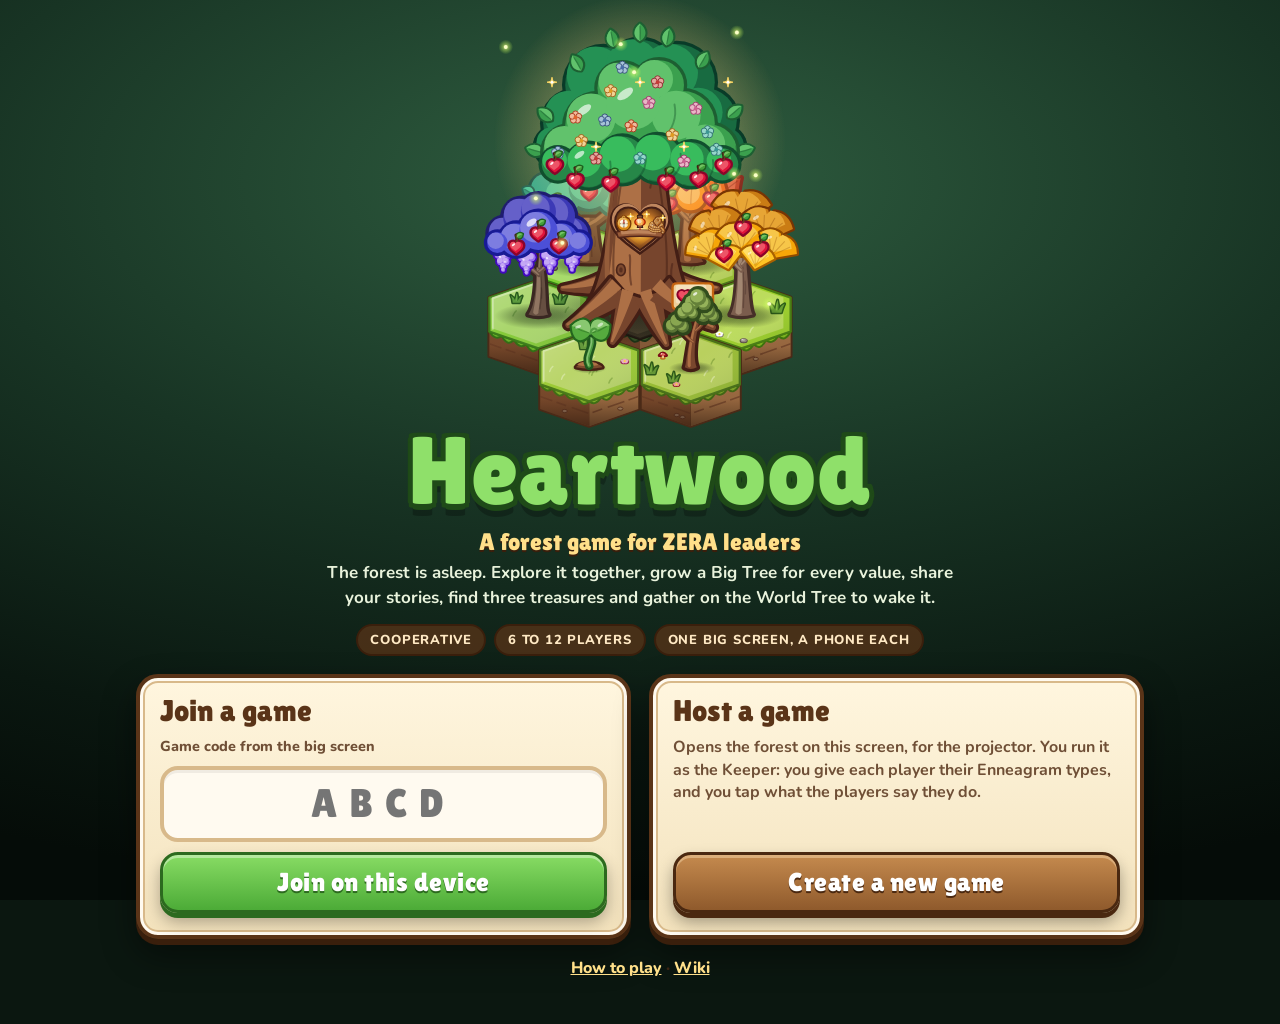
==== commit 7f2e019a: "Name the game Heartwood; "World Tree" is only the tree in the centre El, 2026-10-08: the game's titl" ====
--- a/web/index.html
+++ b/web/index.html
@@ -4,7 +4,7 @@
 <meta charset="utf-8">
 <meta name="viewport" content="width=device-width, initial-scale=1">
 <meta name="theme-color" content="#14281d">
-<title>World Tree</title>
+<title>Heartwood</title>
 <link rel="icon" href="data:image/svg+xml,%3Csvg xmlns=%22http://www.w3.org/2000/svg%22 viewBox=%220 0 100 100%22%3E%3Ctext y=%22.9em%22 font-size=%2290%22%3E🌳%3C/text%3E%3C/svg%3E">
 <link rel="preconnect" href="https://fonts.googleapis.com"><link rel="preconnect" href="https://fonts.gstatic.com" crossorigin>
 <link rel="stylesheet" href="https://fonts.googleapis.com/css2?family=Lilita+One&family=Nunito:wght@400;600;700;800;900&display=swap" media="print" onload="this.media='all'">
@@ -15,8 +15,8 @@
 <main class="kx-main">
   <header class="kx-hero">
     <div class="kx-art" id="art" aria-hidden="true"></div>
-    <h1 class="kx-title">World Tree</h1>
-    <p class="kx-tag">A Heartwood game for ZERA leaders</p>
+    <h1 class="kx-title">Heartwood</h1>
+    <p class="kx-tag">A forest game for ZERA leaders</p>
     <p class="kx-lead">The forest is asleep. Explore it together, grow a Big Tree for every value, share your stories, find three treasures and gather on the World Tree to wake it.</p>
     <p class="kx-meta"><span>Cooperative</span><span>6 to 12 players</span><span>one big screen, a phone each</span></p>
   </header>
--- a/web/style.css
+++ b/web/style.css
@@ -91,11 +91,16 @@
   --ink: #3b2414; --ink2: #6f4f36; --leaf: #5cb84a; --leaf-d: #2c6a1f; --gold: #f2b32e; --berry: #e8344f;
   --toon: 'Lilita One', 'Nunito', system-ui, sans-serif; --read: 'Nunito', system-ui, -apple-system, 'Segoe UI', sans-serif;
   --spring: cubic-bezier(.34, 1.56, .64, 1);
-  --pw: clamp(62px, 5.25vw, calc(98px * var(--hud, 1))); --dw: 318px;
+  --pw: clamp(60px, 5vw, calc(90px * var(--hud, 1))); --dw: 250px;
   --ol-wood: 0 3px 0 #3a1f0c, 2px 2px 0 #3a1f0c, -2px 2px 0 #3a1f0c, 2px -2px 0 #3a1f0c, -2px -2px 0 #3a1f0c, 3px 0 0 #3a1f0c, -3px 0 0 #3a1f0c, 0 -3px 0 #3a1f0c;
   margin: 0; background: #0b1710; color: var(--ink); font-family: var(--read); font-size: 16px; -webkit-tap-highlight-color: transparent;
 }
 body.kp { height: 100vh; overflow: hidden; -webkit-user-select: none; user-select: none; }
+/* a game screen, not a web page: no scrollbars anywhere (panels that overflow still scroll by wheel or touch) */
+html:has(body.kp) { overflow: hidden; }
+body.kp, body.kp * { scrollbar-width: none; }
+body.kp ::-webkit-scrollbar { display: none; }
+#k-tl[hidden] { display: none; }
 .kp button, .kx button { margin: 0; }
 .kp a { color: #8a5418; }
 .k-muted { color: #8a6a4e; }
@@ -135,7 +140,14 @@
 .k-h.on .k-rim-o { stroke: #241204; stroke-width: 7.5; stroke-linejoin: round; opacity: .5; }
 .k-h.on .k-rim { stroke: var(--rc, #fff2a0); fill: var(--rc, #fff2a0); stroke-width: 3.6; stroke-linejoin: round; animation: k-rim 1.15s ease-in-out infinite; }
 .k-h.two .k-rim { stroke: #8fe6ff; fill: #8fe6ff; stroke-dasharray: 8 5; }
-.k-h.on:hover .k-rim { fill-opacity: .42 !important; animation: none; }
+.k-h.on:hover .k-rim, .k-h.on.hov .k-rim { fill-opacity: .42 !important; animation: none; }
+/* the hex under the pointer (or under the medallion you point at) shows itself, target or not */
+.k-h:not(.on):hover .k-rim, .k-h:not(.on).hov .k-rim { stroke: rgba(255, 255, 255, .75); fill: #fff; fill-opacity: .1; stroke-width: 2.4; }
+.k-Lmed .k-med { pointer-events: visiblePainted; cursor: pointer; }
+/* every hex takes a tap: a target acts, any other hex shows its card (and keeps a gold rim while it is open) */
+.k-hitp { cursor: pointer; }
+.k-h.inf:not(.on) .k-rim { stroke: #ffe27a; fill: #ffe27a; fill-opacity: .18; stroke-width: 3.2; stroke-linejoin: round; }
+.k-foot { pointer-events: none; }
 .k-hitp { fill: transparent; pointer-events: all; }
 .k-h.on .k-hitp { cursor: pointer; }
 @keyframes k-rim { 0%, 100% { stroke-opacity: 1; fill-opacity: .1; } 50% { stroke-opacity: .5; fill-opacity: .3; } }
@@ -189,8 +201,8 @@
 .k-gt.ok { background: rgba(92, 184, 74, .2); box-shadow: inset 0 0 0 2px #5cb84a; }
 .k-gt-ic { display: inline-flex; gap: 0; flex: none; align-items: flex-end; }
 .k-gt-mid { flex: 1; min-width: 0; display: flex; flex-direction: column; gap: 3px; }
-.k-gt-mid small { font: 800 12px/1 var(--read); text-transform: uppercase; letter-spacing: .06em; color: #8a6a4e; white-space: nowrap; }
-.k-gt > b { font: 24px/1 var(--toon); color: var(--wood-d); flex: none; min-width: 48px; text-align: right; }
+.k-gt-mid small { font: 800 11px/1 var(--read); text-transform: uppercase; letter-spacing: .05em; color: #8a6a4e; white-space: nowrap; }
+.k-gt > b { font: 24px/1 var(--toon); color: var(--wood-d); flex: none; min-width: 40px; text-align: right; }
 .k-gt.ok > b { color: #2c6a1f; }
 .k-bar { display: block; height: 10px; border-radius: 99px; background: #e2cda0; box-shadow: inset 0 2px 0 rgba(0, 0, 0, .15); overflow: hidden; }
 .k-bar i { display: block; height: 100%; border-radius: 99px; background: linear-gradient(#ff7a8a, #e8344f); transition: width .8s var(--spring); }
@@ -201,12 +213,12 @@
 #k-tray { position: fixed; left: 50%; bottom: 10px; transform: translateX(-50%); z-index: 7; display: none; align-items: flex-end; gap: 10px; max-width: calc(100vw - 16px); transition: left .3s var(--spring); }
 #k-tray.on { display: flex; }
 body.k-drawer-open #k-tray { left: calc(50% - var(--dw) * var(--hud, 1) / 2 - 7px); max-width: calc(100vw - var(--dw) * var(--hud, 1) - 34px); }
-.k-who { display: flex; align-items: center; gap: 8px; padding: 6px 16px 8px 6px; min-width: 250px; max-width: 440px; min-height: 120px; align-self: stretch; }
-.k-who > .k-medpic { margin: -18px 0 -8px -2px; filter: drop-shadow(0 4px 0 rgba(0, 0, 0, .3)); }
+.k-who { display: flex; align-items: center; gap: 8px; padding: 6px 14px 7px 6px; min-width: 250px; max-width: 500px; align-self: stretch; }
+.k-who > .k-medpic { margin: -14px 0 -6px -2px; flex: none; filter: drop-shadow(0 4px 0 rgba(0, 0, 0, .3)); }
 .k-who-t { min-width: 0; }
-.k-who-n { font: 30px/1 var(--toon); color: #fff; text-shadow: var(--ol-wood); display: flex; align-items: center; gap: 10px; white-space: nowrap; }
+.k-who-n { font: 26px/1 var(--toon); color: #fff; text-shadow: var(--ol-wood); display: flex; align-items: center; gap: 8px; white-space: nowrap; }
 .k-acts { display: inline-flex; gap: 0; filter: drop-shadow(0 2px 0 rgba(0, 0, 0, .3)); }
-.k-where { display: flex; align-items: center; gap: 4px; font-weight: 800; font-size: 14px; color: #ffe9c4; margin-top: 5px; white-space: nowrap; overflow: hidden; }
+.k-where { display: flex; align-items: center; gap: 4px; font-weight: 800; font-size: 14px; color: #ffe9c4; margin-top: 4px; white-space: nowrap; overflow: hidden; }
 .k-where svg { flex: none; }
 .k-car { display: flex; align-items: center; gap: 8px; margin-top: 4px; }
 .k-drops, .k-carry, .k-roles { display: inline-flex; align-items: center; gap: 0; }
@@ -216,28 +228,30 @@
 .k-hint .k-btn { margin-left: 6px; }
 .k-wait { display: flex; flex-direction: column; justify-content: center; padding: 10px 22px; font: 22px/1.15 var(--toon); }
 .k-wait small { font: 700 15px var(--read); color: #ffe9c4; }
-.k-shelf { display: flex; flex-direction: column; gap: 4px; padding: 5px 10px 9px; border-radius: 20px; min-width: 0;
+.k-shelf { display: flex; flex-direction: column; gap: 4px; padding: 4px 8px 7px; border-radius: 20px; min-width: 0;
   background: linear-gradient(#7a4622, #5a3418); border: 4px solid var(--wood-ink); box-shadow: inset 0 3px 0 rgba(255, 220, 170, .25), 0 5px 0 var(--wood-ink), 0 12px 26px rgba(0, 0, 0, .45); }
-.k-cap { font: 800 calc(var(--pw) * .16)/1.2 var(--read); color: #ffe9c4; padding: 0 4px; white-space: nowrap; overflow: hidden; text-overflow: ellipsis; }
+.k-cap { font: 800 15px/1.2 var(--read); color: #fff3dc; margin-top: 4px; white-space: nowrap; overflow: hidden; text-overflow: ellipsis; }
 .k-cap b { color: #ffe08a; }
-.k-packets { display: flex; gap: clamp(4px, .45vw, 8px); align-items: flex-end; padding-top: 14px; }
-.k-pk { position: relative; box-sizing: border-box; width: var(--pw); height: calc(var(--pw) * 1.3); padding: 0; cursor: pointer; display: flex; flex-direction: column; align-items: center;
-  background: linear-gradient(180deg, var(--pc, #cfe9b8) 0 56%, #fff6df 56%); border: 3px solid #5a3418; border-radius: 9px 9px 13px 13px; color: var(--ink);
+.k-packets { display: flex; gap: clamp(4px, .45vw, 8px); align-items: flex-end; padding-top: 3px; }
+.k-pk { position: relative; box-sizing: border-box; width: var(--pw); height: calc(var(--pw) * .8); padding: 0; cursor: pointer; display: flex; flex-direction: column; align-items: center;
+  background: linear-gradient(180deg, var(--pc, #cfe9b8) 0 65%, #fff6df 65%); border: 3px solid #5a3418; border-radius: 9px 9px 13px 13px; color: var(--ink);
   box-shadow: inset 0 -3px 0 rgba(0, 0, 0, .08), 0 5px 0 #2e1709, 0 8px 12px rgba(0, 0, 0, .35); transition: transform .2s var(--spring), box-shadow .2s, filter .2s, opacity .2s; }
 .k-pk::before { content: ''; position: absolute; left: 3px; right: 3px; top: 3px; height: 6px; border-radius: 3px; background: repeating-linear-gradient(90deg, rgba(0, 0, 0, .16) 0 5px, rgba(255, 255, 255, .25) 5px 10px); }
-.k-pk-art { display: block; margin-top: calc(var(--pw) * .1); filter: drop-shadow(0 3px 0 rgba(0, 0, 0, .2)); }
-.k-pk-art svg { width: calc(var(--pw) * .6); height: calc(var(--pw) * .6); display: block; }
-.k-pk-name { font: calc(var(--pw) * .17)/1 var(--toon); color: var(--ink); margin-top: auto; white-space: nowrap; }
-.k-cost { display: flex; align-items: center; margin: 2px 0 5px; min-height: calc(var(--pw) * .19); }
+.k-pk-art { display: block; margin-top: calc(var(--pw) * .09); filter: drop-shadow(0 3px 0 rgba(0, 0, 0, .2)); }
+.k-pk-art svg { width: calc(var(--pw) * .42); height: calc(var(--pw) * .42); display: block; }
+.k-pk-name { font: calc(var(--pw) * .17)/1 var(--toon); color: var(--ink); margin: auto 0 calc(var(--pw) * .055); white-space: nowrap; }
+/* the cost: a leaf (two for 2 actions) in the packet's top-right corner; free packets say "free" */
+.k-cost { position: absolute; top: calc(var(--pw) * .1); right: 2px; display: flex; flex-direction: column; align-items: center; line-height: 0; }
 .k-cost svg { width: calc(var(--pw) * .19); height: calc(var(--pw) * .19); }
-.k-cost em svg { width: calc(var(--pw) * .21); height: calc(var(--pw) * .21); margin-left: 1px; }
-.k-free { font: 800 calc(var(--pw) * .12)/1 var(--read); color: #8a6a4e; text-transform: uppercase; letter-spacing: .06em; margin: 4px 0 calc(var(--pw) * .08); }
+.k-wxc { position: absolute; top: calc(var(--pw) * .08); left: 2px; line-height: 0; }
+.k-wxc svg { width: calc(var(--pw) * .22); height: calc(var(--pw) * .22); }
+.k-free { position: absolute; top: calc(var(--pw) * .1); right: 3px; writing-mode: vertical-rl; font: 800 calc(var(--pw) * .11)/1 var(--read); color: #6b4a2e; text-transform: uppercase; letter-spacing: .06em; }
 .k-pk:hover { transform: translateY(-5px); }
 .k-pk:active { transform: translateY(3px); box-shadow: 0 2px 0 #2e1709, 0 3px 6px rgba(0, 0, 0, .35); }
 .k-pk.sel { transform: translateY(-7px); box-shadow: 0 0 0 4px #ffd84a, 0 0 26px 6px rgba(255, 216, 74, .75), 0 5px 0 #2e1709; }
 .k-pk.no { filter: grayscale(.95) brightness(.82); opacity: .55; cursor: help; }
 .k-pk.no:hover { transform: none; }
-.k-pk.two:not(.no) .k-cost { background: #ffe58a; border-radius: 99px; padding: 0 3px; box-shadow: 0 0 0 2px #d9952a; }
+.k-pk.two:not(.no) .k-cost { background: #ffe58a; border-radius: 99px; padding: 2px 0; box-shadow: 0 0 0 2px #d9952a; }
 .k-pk-move { --pc: #b7ea8c; } .k-pk-explore { --pc: #a8dcf2; } .k-pk-sow { --pc: #e8c48e; } .k-pk-water { --pc: #9fd3ff; }
 .k-pk-tend { --pc: #a7e3a0; } .k-pk-clear { --pc: #f3c08a; } .k-pk-harvest { --pc: #ffb3bd; } .k-pk-take { --pc: #ffe08a; }
 .k-pk-drink { --pc: #9fe0e8; } .k-pk-pass { --pc: #d8c2f2; } .k-pk-end { --pc: #e7d3b0; }
@@ -248,9 +262,51 @@
 .k-pk.no:hover .k-tipb, .k-pk.tip .k-tipb { opacity: 1; transform: translateX(-50%) scale(1); }
 .k-pk.tip { filter: none; opacity: 1; }
 
+/* ---- left: the turn queue (a column of medallions with name tags, like on the board) ---- */
+#k-q { position: fixed; left: 14px; top: 170px; z-index: 6; width: 92px; box-sizing: border-box; padding: 6px 4px 8px; --qs: 44px; }
+#k-q[hidden] { display: none; }
+.k-q-h { font: 16px/1.1 var(--toon); color: var(--wood-d); text-align: center; margin-bottom: 2px; }
+.k-q-l { list-style: none; margin: 0; padding: 0; display: flex; flex-direction: column; align-items: center; gap: 3px; }
+.k-q-p { position: relative; display: flex; flex-direction: column; align-items: center; width: 100%; padding: 1px 0 2px; border-radius: 16px; cursor: default; }
+.k-q-p:hover { background: rgba(255, 216, 74, .28); }
+.k-q-p .k-medpic { width: var(--qs); height: var(--qs); flex: none; }
+.k-q-p > b { position: relative; margin-top: -5px; max-width: 82px; box-sizing: border-box; padding: 1px 6px 2px; border: 2px solid #8a5a2c; border-radius: 99px; background: #3a2412;
+  font: 400 12px/1.1 var(--toon); color: #fff; white-space: nowrap; overflow: hidden; text-overflow: ellipsis; }
+.k-q-p > small { font: 800 10px/1 var(--read); text-transform: uppercase; letter-spacing: .08em; color: #b06a14; margin-bottom: 1px; }
+.k-q-p.now { background: #fff3c4; box-shadow: inset 0 0 0 3px #f2b32e, 0 0 14px rgba(255, 216, 74, .6); padding: 3px 0 5px; }
+.k-q-p.now .k-medpic { width: calc(var(--qs) * 1.25); height: calc(var(--qs) * 1.25); }
+.k-q-p.now > b { font-size: 14px; }
+.k-q-p.now > small { color: #2c6a1f; }
+.k-q-p.after { opacity: .8; }
+.k-q-p.done { opacity: .6; }
+.k-q-tide { display: flex; align-items: center; justify-content: center; gap: 1px; width: 100%; margin: 1px 0; padding: 1px 0; border-top: 3px dashed var(--paper-line); border-bottom: 3px dashed var(--paper-line);
+  font: 800 10px/1.3 var(--read); text-transform: uppercase; letter-spacing: .06em; color: #8a5418; }
+
 /* popovers over the tray */
 #k-pop { position: fixed; left: 0; right: 0; margin: 0 auto; width: fit-content; bottom: calc(var(--trayh, 150px) / var(--hud, 1) + 22px); z-index: 8; display: none; flex-direction: column; align-items: center; gap: 8px; max-width: calc(100vw - 30px); }
 #k-pop.on { display: flex; }
+/* the hex card: beside the tapped hex, above the HUD signs, under the share card */
+#k-info { position: fixed; left: 10px; top: 10px; z-index: 10; width: min(350px, calc(100vw - 20px)); }
+#k-info[hidden] { display: none; }
+.k-inf { padding: 10px 12px 12px; animation: k-in .3s var(--spring); }
+.k-inf-h { display: flex; align-items: center; gap: 10px; margin-bottom: 4px; }
+.k-inf-h .k-x { margin-left: auto; align-self: flex-start; }
+.k-inf-t b { display: block; font: 24px/1.05 var(--toon); color: var(--wood-d); font-weight: 400; }
+.k-inf-t small { font: 800 12px/1.2 var(--read); letter-spacing: .06em; text-transform: uppercase; color: #8a6a4e; }
+.k-inf-r { display: flex; align-items: center; gap: 10px; padding: 6px 2px; border-top: 2px dotted #e2c99a; font: 600 15px/1.3 var(--read); color: var(--ink); }
+.k-inf-r b { font-weight: 900; }
+.k-inf-r.safe b { color: #2f7a1f; }
+.k-inf-r.risk b { color: #b0441c; }
+.k-inf-i { flex: none; width: 34px; height: 34px; display: grid; place-items: center; }
+.k-inf-i svg { max-width: 34px; max-height: 34px; }
+.k-inf-who { display: flex; flex-wrap: wrap; gap: 6px; padding-top: 8px; border-top: 2px dotted #e2c99a; }
+.k-inf-why { margin-top: 8px; padding: 7px 10px; border-radius: 12px; background: #fde3cf; border: 2px solid #d9895a; font: 800 14px/1.3 var(--read); color: #7a2f12; }
+/* what an Explore found, floating up from the hex for a moment */
+.k-found { position: fixed; z-index: 9; pointer-events: none; transform: translate(-50%, -100%); padding: 6px 14px 7px; border-radius: 16px; white-space: nowrap;
+  background: #fff6df; border: 3px solid #5a3418; box-shadow: 0 4px 0 #2e1709, 0 8px 16px rgba(0, 0, 0, .3); font: 22px/1 var(--toon); color: var(--wood-d);
+  animation: k-found 2.6s ease-out both; }
+.k-found.spring { color: #1d5f8f; border-color: #1d5f8f; box-shadow: 0 4px 0 #0f3554, 0 8px 16px rgba(0, 0, 0, .3); }
+@keyframes k-found { 0% { opacity: 0; margin-top: 14px; scale: .6; } 12% { opacity: 1; margin-top: 0; scale: 1.08; } 20% { scale: 1; } 78% { opacity: 1; margin-top: -10px; } 100% { opacity: 0; margin-top: -22px; } }
 body.k-drawer-open #k-pop { right: calc(var(--dw) + 20px); }
 .k-bubble { background: #fff6df; border: 3px solid #5a3418; border-radius: 16px; padding: 6px 14px; font: 800 16px/1.25 var(--read); color: var(--ink); box-shadow: 0 4px 0 #2e1709, 0 8px 16px rgba(0, 0, 0, .3); text-align: center; }
 .k-passp { padding: 10px 14px 12px; display: flex; flex-direction: column; gap: 8px; animation: k-in .35s var(--spring); }
@@ -308,8 +364,12 @@
 #k-modal.k-m-mini { align-items: flex-end; padding-bottom: 22px; }
 .k-kicker { font: 800 14px var(--read); letter-spacing: .1em; text-transform: uppercase; color: #8a6a4e; }
 /* lobby */
-.k-lobby { display: grid; grid-template-columns: minmax(250px, 300px) 1fr; gap: 22px; width: 1600px; padding: 18px 22px 20px; }
-.k-lob-l { display: flex; flex-direction: column; align-items: center; text-align: center; }
+/* the lobby: two side panels over the live map (the map fits between them), nothing dimmed */
+#k-modal.k-m-lobby { justify-content: space-between; padding: 14px calc(54px * var(--hud, 1)) 14px 14px; }
+.k-lob-l { display: flex; flex-direction: column; align-items: center; text-align: center; width: 320px; padding: 18px 18px 16px; position: relative; }
+.k-lob-r { width: 590px; padding: 14px 20px 16px; position: relative; }
+.k-lob-r .k-rolekey { margin-top: 8px; padding: 6px 10px; }
+.k-lob-r .k-start { margin-top: 10px; }
 .k-lob-title { display: flex; flex-direction: column; align-items: center; }
 .k-lob-title h1 { font: 44px/1 var(--toon); color: #8fe06a; margin: 0; font-weight: 400; text-shadow: 0 4px 0 #1f4a18, 3px 3px 0 #1f4a18, -3px 3px 0 #1f4a18, 3px -3px 0 #1f4a18, -3px -3px 0 #1f4a18, 4px 0 0 #1f4a18, -4px 0 0 #1f4a18, 0 -3px 0 #1f4a18, 0 8px 0 rgba(0, 0, 0, .15); }
 .k-lob-title p { margin: 4px 0 10px; font-weight: 800; color: var(--ink2); }
@@ -319,12 +379,18 @@
 .k-bigcode { font: 54px/1 var(--toon); letter-spacing: .16em; color: #fff; text-shadow: 0 4px 0 #6b3f1d, 3px 3px 0 #6b3f1d, -3px 3px 0 #6b3f1d, 3px -3px 0 #6b3f1d, -3px -3px 0 #6b3f1d, 4px 0 0 #6b3f1d, -4px 0 0 #6b3f1d, 0 -3px 0 #6b3f1d; margin: 4px 0 8px; }
 .k-lob-l .small { font-size: 13px; margin: 0; }
 .k-lob-l p { margin: 4px 0; }
-.k-lob-r { min-width: 0; }
 .k-lob-h { display: flex; align-items: baseline; gap: 12px; }
 .k-lob-h h2 { font: 30px var(--toon); color: var(--wood-d); margin: 0; font-weight: 400; }
 .k-count { color: #4cab37; } .k-count small { font-size: 20px; color: #8a6a4e; }
 .k-lob-help { margin: 2px 0 8px; font-size: 14px; font-weight: 700; }
 .k-lob-grid { display: grid; grid-template-columns: repeat(auto-fill, minmax(290px, 1fr)); gap: 8px; }
+.k-lob-grid.host { grid-template-columns: 1fr; gap: 5px; }
+.k-lob-grid.host .k-lp { padding: 2px 8px 2px 4px; gap: 6px; }
+.k-lob-l, .k-lob-r { overflow-x: hidden !important; }
+.k-slot { visibility: hidden; }
+.k-lp-nm { font: 19px/1.1 var(--toon); font-weight: 400; color: var(--ink); flex: 1; min-width: 0; overflow: hidden; text-overflow: ellipsis; white-space: nowrap; }
+.k-lob-grid.host .k-types { margin: 0; }
+.k-lob-grid.host .k-ty { width: 25px; height: 25px; font-size: 14px; }
 .k-lob-grid.view { grid-template-columns: repeat(auto-fill, minmax(130px, 1fr)); }
 .k-lp { display: flex; gap: 8px; align-items: center; background: #fffaf0; border: 3px solid var(--paper-line); border-radius: 16px; padding: 6px 8px; animation: k-in .45s var(--spring); }
 .k-lob-grid.view .k-lp { flex-direction: column; font: 18px var(--toon); }
@@ -456,11 +522,11 @@
 @keyframes k-ribbon { from { transform: scaleX(0); opacity: 0; } to { transform: none; opacity: 1; } }
 @keyframes k-banner { 0% { opacity: 0; transform: scale(.4) translateY(40px); } 14% { opacity: 1; transform: scale(1.08); } 24% { transform: scale(1); } 80% { opacity: 1; transform: none; } 100% { opacity: 0; transform: translateY(-30px); } }
 @media (prefers-reduced-motion: reduce) {
-  #k-modal > *, .k-lp, .k-bring, .k-passp, #k-dim, #k-moment, .k-mo-art, .k-mo-ribbon, .k-mo-meaning, .k-mo-rays, .k-cardrays { animation: none !important; }
+  #k-modal > *, .k-lp, .k-bring, .k-passp, .k-inf, .k-found, #k-dim, #k-moment, .k-mo-art, .k-mo-ribbon, .k-mo-meaning, .k-mo-rays, .k-cardrays { animation: none !important; }
   #k-banner.show { animation: k-fade .01s both; }
 }
 /* the HUD panels scale with the screen (--hud is set from the window size: 1 at 1920×1080) */
-#k-tl, #k-tr, .k-tab, #k-drawer, #k-pop, #k-modal > * { zoom: var(--hud, 1); }
+#k-tl, #k-tr, #k-q, .k-tab, #k-drawer, #k-pop, #k-modal > * { zoom: var(--hud, 1); }
 .k-who { zoom: var(--hudw, 1); }
 }
 .k-burger { display: flex; flex-direction: column; gap: 4px; }
@@ -476,8 +542,8 @@
 #k-tl, #k-tr, .k-lobby, .k-card { position: relative; }
 #k-tl, #k-tr { position: fixed; }
 .k-card { overflow: visible !important; }
-.k-lobby .k-sprig.big.tl { left: 2px; top: 2px; }
-.k-lobby .k-sprig.br { right: 2px; bottom: 2px; }
+.k-lob-l .k-sprig.big.tl { left: 2px; top: 2px; }
+.k-lob-r .k-sprig.br { right: 8px; bottom: 12px; }
 .k-card-head { border-radius: 25px 25px 0 0; }
 .k-bring .k-mate.pic { padding: 1px; border-radius: 50%; }
 
